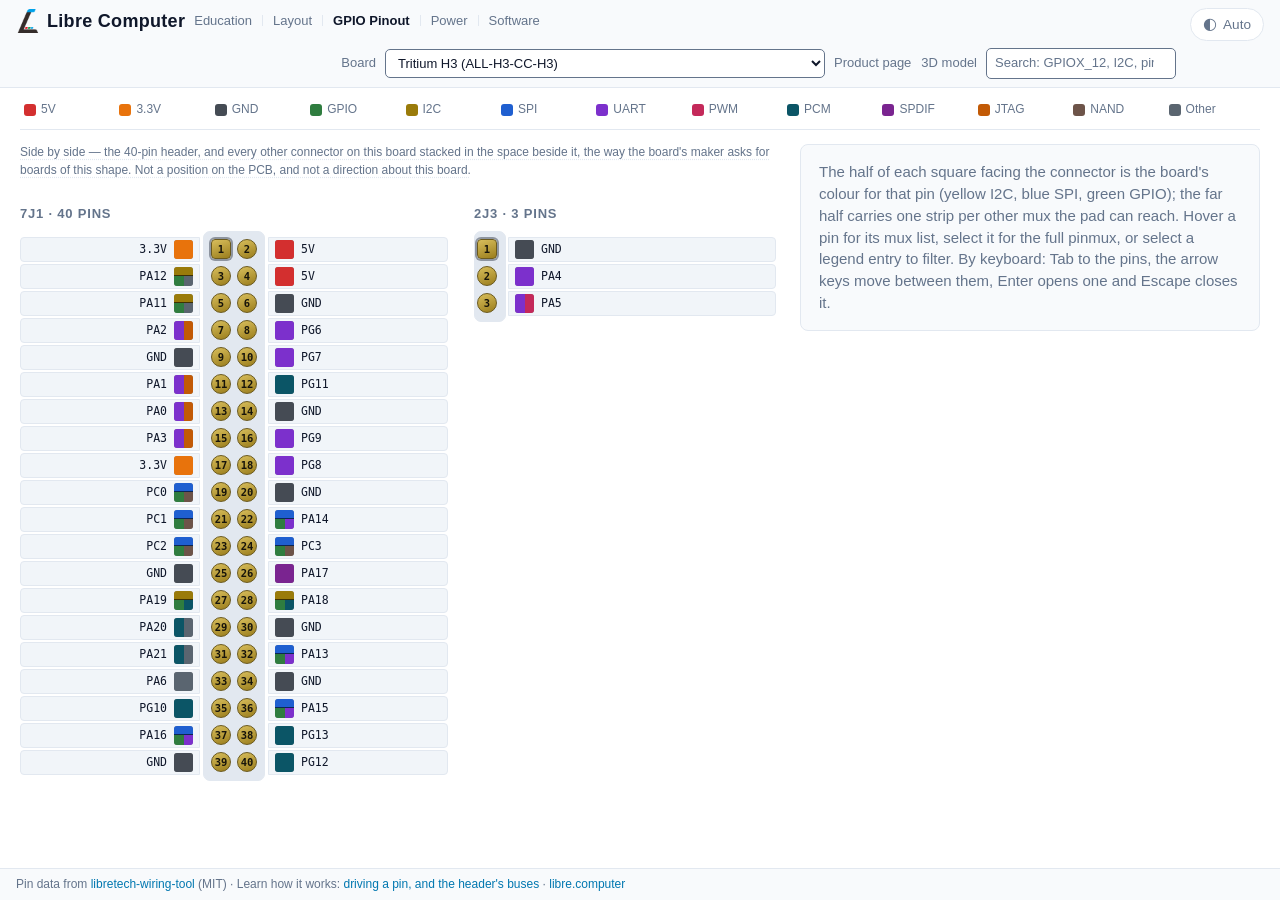
==== all-h3-cc-h3/index.html @ 0e79b2d9 "A static page per board, with its pin table, for readers that run no script Each board view was draw" ====
<!DOCTYPE html>
<html lang="en">
<head>
<meta charset="utf-8">
<!-- Scripts from this site only, plus the inline theme snippet by its sha256
     (tools/check-kit.py recomputes it); data, styles and images same-origin,
     data: for the kit's logo. GitHub Pages sets no headers, so it is a meta. -->
<meta http-equiv="Content-Security-Policy" content="default-src 'self'; script-src 'self' 'sha256-oHIc59mqgn9ICn5smlJlKAoSorMm9lRvLXPlZJXSqW8='; style-src 'self' 'unsafe-inline'; img-src 'self' data:; object-src 'none'; base-uri 'none'; form-action 'none'">
<meta name="referrer" content="strict-origin-when-cross-origin">
<meta name="viewport" content="width=device-width, initial-scale=1">
<title>Tritium H3 (ALL-H3-CC-H3) GPIO Pinout — Libre Computer</title>
<meta name="description" content="GPIO pinout and pinmux for the Libre Computer Tritium H3 (ALL-H3-CC-H3, Allwinner H3): every header pin&#39;s name, type, alternate functions and GPIO line.">
<link rel="canonical" href="https://gpio.hardware.libre.computer/all-h3-cc-h3/">
<link rel="icon" href="data:,">
<link rel="stylesheet" href="../css/lc-kit.css">
<link rel="stylesheet" href="../css/style.css">
<!-- Sets the theme before first paint, so a dark visitor never sees a white
     flash. Must stay inline and must stay ahead of the stylesheets; the copy
     is checked by tools/lc-ui-kit/sync.py against HEAD_SNIPPET in lc-kit.js. -->
<script>try{var q=new URLSearchParams(location.search),e=q.get("embed")==="1",t=e&&q.get("theme");if(e)document.documentElement.classList.add("lc-embed");var p=t==="light"||t==="dark"?t:localStorage.getItem("theme")||"auto";if(p==="dark"||(p==="auto"&&matchMedia("(prefers-color-scheme: dark)").matches))document.documentElement.classList.add("dark")}catch(x){}</script>
</head>
<body class="lc-doc" data-board="all-h3-cc-h3">
<a class="lc-skip" href="#main">Skip to content</a>
<header class="lc-topbar">
  <div class="lc-brand">
    <a class="lc-brand-name" href="https://libre.computer">Libre Computer</a>
    <nav class="lc-sites" aria-label="Libre Computer sites">
      <a class="lc-site" href="https://education.libre.computer/">Education</a>
      <a class="lc-site" data-lc-site href="https://layout.hardware.libre.computer/">Layout</a>
      <a class="lc-site" href="/" aria-current="true">GPIO Pinout</a>
      <a class="lc-site" data-lc-site href="https://power.hardware.libre.computer/">Power</a>
      <a class="lc-site" href="https://u-boot.software.libre.computer/">Software</a>
    </nav>
  </div>
  <div class="lc-controls">
    <label for="board-select">Board</label>
    <select id="board-select" aria-label="Select board"></select>
    <input id="search" type="search" placeholder="Search: GPIOX_12, I2C, pin 7, B4…" autocomplete="off" spellcheck="false" aria-label="Search by pad, function, pin or ball">
  </div>
</header>

<nav id="legend-bar" aria-label="Mux classes"><div id="legend"></div></nav>

<div id="board-flag-slot" hidden></div>

<main id="main">
  <h1 class="lc-vh">GPIO pinout</h1>
  <section id="diagram" aria-label="Pin headers"></section>
  <aside id="panel">
    <button id="sheet-close" type="button">Close &times;</button>
    <div id="pin-detail"></div>
  </aside>
  <!-- after #panel: style.css sizes the panel by `#diagram + #panel` -->
  <p id="pin-keys" hidden>The arrow keys move between pins; Enter opens one, Escape closes it.</p>
  <!-- the board's pins as plain HTML, written by tools/render.mjs and kept
       in step by js/app.js (both through js/pinout.js boardPageHtml) -->
  <section id="pin-table" data-board="all-h3-cc-h3" aria-labelledby="pin-table-title"><h2 id="pin-table-title">Tritium H3 (ALL-H3-CC-H3) pin table</h2><p>Allwinner H3 · 2 headers: 7J1 (40 pins), 2J3 (3 pins).</p><div class="lc-table-scroll"><table class="lc-table pin-table"><caption>7J1 · 40 pins</caption><thead><tr><th scope="col">Pin</th><th scope="col">Name</th><th scope="col">Board signal</th><th scope="col">Type</th><th scope="col">Functions</th><th scope="col">GPIO</th></tr></thead><tbody><tr><th scope="row">1</th><td>3.3V</td><td>VCC3V3-OUT</td><td>3.3V power</td><td></td><td></td></tr><tr><th scope="row">2</th><td>5V</td><td>VCC5V</td><td>5V power</td><td></td><td></td></tr><tr><th scope="row">3</th><td>PA12</td><td>TWI0-SDA</td><td>I2C</td><td>TWI0_SDA, DI_RX, PA_EINT12</td><td>gpiochip1 line 12</td></tr><tr><th scope="row">4</th><td>5V</td><td>VCC5V</td><td>5V power</td><td></td><td></td></tr><tr><th scope="row">5</th><td>PA11</td><td>TWI0-SCK</td><td>I2C</td><td>TWI0_SCK, DI_TX, PA_EINT11</td><td>gpiochip1 line 11</td></tr><tr><th scope="row">6</th><td>GND</td><td></td><td>Ground</td><td></td><td></td></tr><tr><th scope="row">7</th><td>PA2</td><td>CPUX-TDO</td><td>GPIO</td><td>UART2_RTS, JTAG_DO0, PA_EINT2</td><td>gpiochip1 line 2</td></tr><tr><th scope="row">8</th><td>PG6</td><td>AP-UART1-TX</td><td>GPIO</td><td>UART1_TX, PG_EINT6</td><td>gpiochip1 line 198</td></tr><tr><th scope="row">9</th><td>GND</td><td></td><td>Ground</td><td></td><td></td></tr><tr><th scope="row">10</th><td>PG7</td><td>AP-UART1-RX</td><td>GPIO</td><td>UART1_RX, PG_EINT7</td><td>gpiochip1 line 199</td></tr><tr><th scope="row">11</th><td>PA1</td><td>CPUX-TCK</td><td>GPIO</td><td>UART2_RX, JTAG_CK0, PA_EINT1</td><td>gpiochip1 line 1</td></tr><tr><th scope="row">12</th><td>PG11</td><td>BB-PCM-CLK</td><td>GPIO</td><td>PCM1_CLK, PG_EINT11</td><td>gpiochip1 line 203</td></tr><tr><th scope="row">13</th><td>PA0</td><td>CPUX-TMS</td><td>GPIO</td><td>UART2_TX, JTAG_MS0, PA_EINT0</td><td>gpiochip1 line 0</td></tr><tr><th scope="row">14</th><td>GND</td><td></td><td>Ground</td><td></td><td></td></tr><tr><th scope="row">15</th><td>PA3</td><td>CPUX-TDI</td><td>GPIO</td><td>UART2_CTS, JTAG_DI0, PA_EINT3</td><td>gpiochip1 line 3</td></tr><tr><th scope="row">16</th><td>PG9</td><td>AP-UART1-CTS</td><td>GPIO</td><td>UART1_CTS, PG_EINT9</td><td>gpiochip1 line 201</td></tr><tr><th scope="row">17</th><td>3.3V</td><td>VCC3V3-OUT</td><td>3.3V power</td><td></td><td></td></tr><tr><th scope="row">18</th><td>PG8</td><td>AP-UART1-RTS</td><td>GPIO</td><td>UART1_RTS, PG_EINT8</td><td>gpiochip1 line 200</td></tr><tr><th scope="row">19</th><td>PC0</td><td>SPI0-MOSI</td><td>SPI</td><td>NAND_WE, SPI0_MOSI</td><td>gpiochip1 line 64</td></tr><tr><th scope="row">20</th><td>GND</td><td></td><td>Ground</td><td></td><td></td></tr><tr><th scope="row">21</th><td>PC1</td><td>SPI0-MISO</td><td>SPI</td><td>NAND_ALE, SPI0_MISO</td><td>gpiochip1 line 65</td></tr><tr><th scope="row">22</th><td>PA14</td><td>UART3-RX</td><td>SPI</td><td>SPI1_CLK, UART3_RX, PA_EINT14</td><td>gpiochip1 line 14</td></tr><tr><th scope="row">23</th><td>PC2</td><td>SPI0-CLK</td><td>SPI</td><td>NAND_CLE, SPI0_CLK</td><td>gpiochip1 line 66</td></tr><tr><th scope="row">24</th><td>PC3</td><td>SPI0-CS</td><td>SPI</td><td>NAND_CE1, SPI0_CS</td><td>gpiochip1 line 67</td></tr><tr><th scope="row">25</th><td>GND</td><td></td><td>Ground</td><td></td><td></td></tr><tr><th scope="row">26</th><td>PA17</td><td>SPDIF</td><td>GPIO</td><td>SPDIF_OUT, PA_EINT17</td><td>gpiochip1 line 17</td></tr><tr><th scope="row">27</th><td>PA19</td><td>I2S0-SCLK</td><td>I2C</td><td>PCM0_CLK, TWI1_SDA, PA_EINT19</td><td>gpiochip1 line 19</td></tr><tr><th scope="row">28</th><td>PA18</td><td>I2S0-LRCK</td><td>I2C</td><td>PCM0_SYNC, TWI1_SCK, PA_EINT18</td><td>gpiochip1 line 18</td></tr><tr><th scope="row">29</th><td>PA20</td><td>I2S0-SDO</td><td>GPIO</td><td>PCM0_DOUT, SIM_VPPEN, PA_EINT20</td><td>gpiochip1 line 20</td></tr><tr><th scope="row">30</th><td>GND</td><td></td><td>Ground</td><td></td><td></td></tr><tr><th scope="row">31</th><td>PA21</td><td>I2S0-SDI</td><td>GPIO</td><td>PCM0_DIN, SIM_VPPPP, PA_EINT21</td><td>gpiochip1 line 21</td></tr><tr><th scope="row">32</th><td>PA13</td><td>UART3-TX</td><td>SPI</td><td>SPI1_CS, UART3_TX, PA_EINT13</td><td>gpiochip1 line 13</td></tr><tr><th scope="row">33</th><td>PA6</td><td>PWM1</td><td>GPIO</td><td>SIM_PWREN, PA_EINT6</td><td>gpiochip1 line 6</td></tr><tr><th scope="row">34</th><td>GND</td><td></td><td>Ground</td><td></td><td></td></tr><tr><th scope="row">35</th><td>PG10</td><td>BB-PCM-SYNC</td><td>GPIO</td><td>PCM1_SYNC, PG_EINT10</td><td>gpiochip1 line 202</td></tr><tr><th scope="row">36</th><td>PA15</td><td>UART3-RTS</td><td>SPI</td><td>SPI1_MOSI, UART3_RTS, PA_EINT15</td><td>gpiochip1 line 15</td></tr><tr><th scope="row">37</th><td>PA16</td><td>UART3-CTS</td><td>SPI</td><td>SPI1_MISO, UART3_CTS, PA_EINT16</td><td>gpiochip1 line 16</td></tr><tr><th scope="row">38</th><td>PG13</td><td>BB-PCM-DIN</td><td>GPIO</td><td>PCM1_DIN, PG_EINT13</td><td>gpiochip1 line 205</td></tr><tr><th scope="row">39</th><td>GND</td><td></td><td>Ground</td><td></td><td></td></tr><tr><th scope="row">40</th><td>PG12</td><td>BB-PCM-DOUT</td><td>GPIO</td><td>PCM1_DOUT, PG_EINT12</td><td>gpiochip1 line 204</td></tr></tbody></table></div><div class="lc-table-scroll"><table class="lc-table pin-table"><caption>2J3 · 3 pins</caption><thead><tr><th scope="col">Pin</th><th scope="col">Name</th><th scope="col">Board signal</th><th scope="col">Type</th><th scope="col">Functions</th><th scope="col">GPIO</th></tr></thead><tbody><tr><th scope="row">1</th><td>GND</td><td></td><td>Ground</td><td></td><td></td></tr><tr><th scope="row">2</th><td>PA4</td><td>CPUX-TX</td><td>GPIO</td><td>UART0_TX, PA_EINT4</td><td>gpiochip1 line 4</td></tr><tr><th scope="row">3</th><td>PA5</td><td>CPUX-RX</td><td>GPIO</td><td>UART0_RX, PWM0, PA_EINT5</td><td>gpiochip1 line 5</td></tr></tbody></table></div></section><!-- /pin-table -->
</main>

<footer class="lc-footer">
  Pin data from <a href="https://github.com/libre-computer-project/libretech-wiring-tool">libretech-wiring-tool</a> (MIT)
  &middot; Learn how it works: <a href="https://education.libre.computer/modules/io/">driving a pin, and the header's buses</a>
  &middot; <a href="https://libre.computer">libre.computer</a>
</footer>

<div id="tooltip" class="lc-tooltip" hidden></div>
<script type="module" src="../js/app.js"></script>
</body>
</html>
---- css/lc-kit.css ----
/* lc-kit 1 sha256:49a98d562651cce432e0f0e8bd59669b63564b67a7129dab7db1aff492e4dc31 */
/* Libre Computer hardware-tool shell — shared by the GPIO pinout, the board
   layout viewer and the power tree.
 *
 * These two sites had grown the same header, the same board picker, the same
 * search box and the same footer twice, with the same seven token names holding
 * the same seven values in both. This is that shell, defined once.
 *
 * THEME. Three states, matching libre.computer: light, dark, and auto, which
 * follows the OS and is the default -- a visitor whose desktop is dark should
 * not have to ask twice. The switch is a `dark` class on <html>, set before
 * first paint by the inline script in each page's <head>, so a dark visitor
 * never sees a white flash. Light is the base and dark is the override, because
 * a stylesheet that loses its media query should degrade to the more legible
 * of the two.
 *
 * The values are libre.computer's own (its css/style.css tokens: --bg, --card,
 * --border, --fg, --muted, --prose-link, --field-border), in both themes,
 * because these tools open inside its product pages: a tool in a neutral grey
 * frame on a slate page read as a different site. A change to that palette is
 * made there and copied here.
 *
 * WHAT BELONGS HERE. The shell and nothing else: page frame, top bar, brand,
 * the controls slot, notices, footer, form controls, focus, and the theme
 * button. A site's own subject matter -- the pinout's mux-class colours, the
 * layout viewer's copper-layer colours -- stays in that site's stylesheet,
 * because nothing is shared by having one file know about both.
 *
 * This file is VENDORED. Edit tools/lc-ui-kit/lc-kit.css in the monorepo and
 * run tools/lc-ui-kit/sync.py; a hand-edit here fails each site's CI.
 */

:root {
  color-scheme: light;
  /* one monospace stack for every site (pad names, addresses, code, keys) */
  --mono: ui-monospace, SFMono-Regular, "SF Mono", Menlo, Consolas, monospace;

  --bg: #ffffff;
  --bg-raised: #f8fafc;
  --bg-sunken: #f1f5f9;
  --border: #e2e8f0;
  /* A field's edge is the only thing that says "type here", so it needs 3:1
     on the page (WCAG 1.4.11); --border is a divider and stays quiet.
     Slate-500, as libre.computer's --field-border: 4.76:1 on --bg, 4.55:1 on
     --bg-raised, and 3.75 / 3.07 on the dark ground and raised panel, so
     one value serves both themes. */
  --border-field: #64748b;
  --text: #0f172a;
  /* 4.76:1 on --bg, 4.55:1 on --bg-raised, 4.34:1 on --bg-sunken */
  --text-dim: #64748b;
  /* Blue TEXT on the page ground, so it darkens on white (#0077b0 is 4.92:1)
     and lightens on the dark ground below. Same two shades libre.computer
     uses, and for the same contrast reason. */
  --accent: #0077b0;
  --brass: #8a6a10;
  --warn: #b45309;
  --danger: #b42318;

  --shadow: 0 1px 2px rgba(15, 23, 42, .06), 0 1px 3px rgba(15, 23, 42, .04);
}

html.dark {
  color-scheme: dark;

  --bg: #0f172a;
  --bg-raised: #1e293b;
  --bg-sunken: #020617;
  --border: #334155;
  --border-field: #64748b;   /* 3.75:1 on --bg, 3.07:1 on --bg-raised */
  --text: #e2e8f0;
  --text-dim: #94a3b8;       /* 6.96:1 on --bg, 5.71:1 on --bg-raised */
  --accent: #00a0e9;         /* 6.13:1 on --bg, 5.02:1 on --bg-raised */
  --brass: #c9a227;
  --warn: #f76b15;
  --danger: #f5a3a6;

  --shadow: none;
}

*, *::before, *::after { box-sizing: border-box; }

html, body { height: 100%; }

/* Two page shapes. An app shell (the layout viewer, the power tree) is one
   window tall and scrolls only inside its panes. A document page (the
   pinout, the memory map, education) scrolls as a whole: its body carries
   class="lc-doc" and grows with its content -- a body held to the window
   would be the sticky title bar's containing block, and the bar would ride
   off the top after one screen. */
body.lc-doc { height: auto; min-height: 100%; }

body {
  display: flex;
  flex-direction: column;
  margin: 0;
  background: var(--bg);
  color: var(--text);
  font: 14px/1.45 -apple-system, "Segoe UI", Roboto, Helvetica, Arial, sans-serif;
}

a { color: var(--accent); text-decoration: none; }
a:hover { text-decoration: underline; }

/* Monospace text in the one stack (zero specificity: a site's own rule wins) */
:where(code, kbd, samp, pre) { font-family: var(--mono); }

:where(button, select, input, a, [role="button"][tabindex]):focus-visible {
  outline: 2px solid var(--accent);
  outline-offset: 1px;
}

/* ---- top bar ---------------------------------------------------------- */

/* Sticky on every site (from 700px up; a phone's bar is too tall to pin, see
   below): an app-shell page never scrolls, so it changes nothing there; a
   document page (body.lc-doc: the pinout, the memory map, education) keeps
   its title bar in view, the same everywhere. */
.lc-topbar {
  flex: none;
  display: flex;
  flex-wrap: wrap;
  align-items: center;
  gap: 14px;
  padding: 8px 16px;
  background: var(--bg-raised);
  border-bottom: 1px solid var(--border);
  position: sticky;
  top: 0;
  z-index: 10;
  font-size: 14px;  /* (the bar's own, whatever size a site sets its body text) */
}

/* CENTRED, NOT BASELINE-ALIGNED. The name's first flex item is the logo, an
   empty box, so the name's baseline is synthesised from the logo's bottom edge
   -- and baseline alignment sat the site links' text on that edge, about 6px
   below the brand text and the controls. Centring puts the logo, the name, the
   links and (via the bar's own centring) the controls on one centre line. */
.lc-brand {
  display: flex;
  flex-wrap: wrap;
  align-items: center;
  gap: 4px 9px;
  min-width: 0;
}

.lc-brand-name {
  display: inline-flex;
  align-items: center;
  gap: 7px;
  font-size: 18px;
  font-weight: 700;
  letter-spacing: .3px;
  color: var(--text);
  white-space: nowrap;
}

/* The Libre Computer mark before the name, light and dark cuts. Embedded as
   data URIs -- libre.computer's own navLogo.webp and navLogo_dark.webp,
   about 2 KB each -- so every site gets it from this one vendored file with
   no image to copy, and nothing loads from another origin. Decorative: the
   name beside it is the link text. */
.lc-brand-name::before {
  content: "";
  flex: none;
  width: 24px;
  height: 24px;
  background: center / contain no-repeat url("[data-uri]");
}
html.dark .lc-brand-name::before {
  background-image: url("[data-uri]");
}
.lc-brand-name:hover { text-decoration: none; color: var(--accent); }

.lc-brand-sub {
  font-size: 13px;
  color: var(--text-dim);
  white-space: nowrap;
}

/* SIGNAL CLASS PALETTE -- shared, because the two tools colour the SAME pins.
   The pinout draws a board's header and the layout draws that header's pads on
   the PCB, and a visitor moving between them reads the colour as meaning the
   same thing. It did not live here at first, when only one tool used it; a
   second copy in the layout's own stylesheet would be a second answer the
   first time a colour changed. Both sites now take the one definition, and
   check-kit.py fails the build if a vendored copy drifts.

   RAILS RAMP BY VOLTAGE, red through orange to yellow as the supply falls:
   12V and PoE deepest, 5V red, 3.3V orange, 1.8V yellow. The ramp used to run
   red into brown, which made 3.3V a burnt orange and 1.8V a tan -- neither
   nameable as a colour, and the three rails a reader actually reaches for on
   a header are the three that have to be told apart at a glance.

   I2C yellow / SPI blue / GPIO green match the board silkscreen. */
:root {
  --c-poe: #6e0011;
  --c-power12v: #b8000f;
  --c-power5v: #d32f2f;
  --c-power3v3: #e8730c;
  --c-powerlv: #e0a800;   /* 1.8V / 3.0V */
  --c-gnd: #454b54;
  --c-nc: #6b6547;        /* not connected */
  --c-gpio: #2f7d3f;
  --c-i2c: #9a7b0a;
  --c-spi: #1f5fd0;
  --c-uart: #7c30cc;
  --c-pwm: #c4295a;
  --c-i2s: #0b6f80;
  --c-pcm: #0b5566;
  --c-tdm: #13876b;
  --c-spdif: #7a2490;
  --c-pdm: #4a7a0a;
  --c-dac: #076a4c;
  --c-adc: #5b8a12;
  --c-clk: #6b737b;
  --c-jtag: #c25a06;
  --c-cec: #5334c4;
  --c-ir: #c33a6a;
  --c-sdio: #0d7f95;
  --c-nand: #6d5449;
  --c-video: #a81c4c;
  --c-pcie: #6a4fc4;
  --c-usb: #1f6fb5;
  --c-eth: #0d8f6a;
  --c-misc: #5a6570;
}

/* THE SERIAL CONSOLE HEADER IS COLOURED AS THE CABLE, not as a signal class.
   Ground black, TX white, RX green -- the USB-TTL lead everyone plugs into it,
   and the colours our own documentation has always named for that header:
   "2J1 Connector Highlighted in Red: Ground (BLACK) TX (WHITE) RX (GREEN)".
   Someone at the board with the cable in their hand is matching wire to pin,
   so the pin should be the colour of the wire.

   These are wire colours, so they do NOT flip with the theme -- a black lead
   is black on both. They sit on the drawn board rather than on the page. */
:root, html.dark {
  --c-wire-gnd: #14161a;
  --c-wire-tx:  #f3f5f7;
  --c-wire-rx:  #2ea043;
}

html.dark {
  --c-poe: #6e0011;
  --c-power12v: #cc0f1b;
  --c-power5v: #e5484d;
  --c-power3v3: #f76b15;
  --c-powerlv: #f5c518;   /* 1.8V / 3.0V */
  --c-gnd: #454b54;
  --c-nc: #3c3a2e;
  --c-gpio: #46a758;
  --c-i2c: #eac54f;
  --c-spi: #3b82f6;
  --c-uart: #a855f7;
  --c-pwm: #ec5f87;
  --c-i2s: #1098ad;
  --c-pcm: #0b7285;
  --c-tdm: #63e6be;
  --c-spdif: #862e9e;
  --c-pdm: #5c940d;
  --c-dac: #087f5b;
  --c-adc: #94d82d;
  --c-clk: #adb5bd;
  --c-jtag: #ff922b;
  --c-cec: #7048e8;
  --c-ir: #f06595;
  --c-sdio: #66d9e8;
  --c-nand: #8d6e63;
  --c-video: #c2255c;
  --c-pcie: #b197fc;
  --c-usb: #74c0fc;
  --c-eth: #12b886;
  --c-misc: #6c757d;
}

/* The switch between the Libre Computer sites (written by sync.py, NAV). It
   says which site this is and what the others are. The current one is a link
   to its own root, marked aria-current: on a multi-page site it is the way
   home, and on a tool it resets the page (the query is dropped). */
/* The site links wrap. Five sites in one unbreakable row ran 131px past a
   375px phone and dragged every page sideways; wrapped, the row simply gets
   taller. The brand wraps for the same reason. */
.lc-sites {
  display: flex;
  flex-wrap: wrap;
  align-items: baseline;
  gap: 4px 10px;
  font-size: 13px;
  min-width: 0;
}

.lc-site {
  white-space: nowrap;
  color: var(--text-dim);
}
.lc-site[aria-current] {
  color: var(--text);
  font-weight: 600;
}
a.lc-site:hover { color: var(--accent); text-decoration: none; }
a.lc-site:focus-visible {
  outline: 2px solid var(--accent);
  outline-offset: 2px;
  border-radius: 3px;
}

/* Separator drawn rather than typed, so it is not read out as a word and not
   selected when the visitor copies the heading. */
.lc-site + .lc-site::before {
  content: "";
  display: inline-block;
  width: 1px;
  height: 11px;
  margin-right: 10px;
  vertical-align: -1px;
  background: var(--border);
}

/* The board's own pages, beside the board picker (setBoardLinks). Small and
   dim like the site links, so the picker and the search stay the controls. */
.lc-board-links {
  display: inline-flex;
  flex-wrap: wrap;
  align-items: center;
  gap: 4px 10px;
  font-size: 13px;
}
.lc-board-links[hidden] { display: none; }
.lc-board-links a { color: var(--text-dim); white-space: nowrap; }
.lc-board-links a:hover { color: var(--accent); text-decoration: none; }
.lc-board-links a:focus-visible {
  outline: 2px solid var(--accent);
  outline-offset: 2px;
  border-radius: 3px;
}
@media (max-width: 819.98px) {
  .lc-board-links a { display: inline-block; padding: 10px 0; line-height: 20px; }
}

/* The second bar under the title bar, for a family of sites behind one switcher
   entry (Software: U-Boot, Memory, Linux). Its label and site links are
   written by sync.py (SUBNAV); the site's own pages sit at the far end, in
   .lc-subnav-pages. The same voice as education's section bar. */
.lc-subnav {
  flex: none;
  display: flex;
  flex-wrap: wrap;
  gap: 4px 18px;
  padding: 7px 16px;
  background: var(--bg);
  border-bottom: 1px solid var(--border);
  font-size: 13px;
  align-items: baseline;
}
.lc-subnav-sites,
.lc-subnav-pages {
  display: flex;
  align-items: baseline;
  gap: 4px 18px;
}
.lc-subnav-pages { margin-left: auto; }
.lc-subnav a { color: var(--text-dim); white-space: nowrap; }
.lc-subnav a:hover { color: var(--accent); text-decoration: none; }
.lc-subnav a[aria-current] { color: var(--text); font-weight: 600; }
.lc-subnav a:focus-visible {
  outline: 2px solid var(--accent);
  outline-offset: 2px;
  border-radius: 3px;
}
.lc-subnav-label {
  font-size: 11px;
  font-weight: 700;
  letter-spacing: .08em;
  text-transform: uppercase;
  color: var(--accent);
}
/* A phone: one sideways-scrolling row, not a wrap of single links. */
@media (max-width: 819.98px) {
  .lc-subnav {
    flex-wrap: nowrap;
    padding-top: 0;
    padding-bottom: 0;
    overflow-x: auto;
    scrollbar-width: none;
  }
  .lc-subnav::-webkit-scrollbar { display: none; }
  .lc-subnav a { display: inline-block; padding: 10px 0; line-height: 20px; }
  .lc-subnav-label,
  .lc-subnav-sites,
  .lc-subnav-pages { flex: none; }
}

/* A pill for a state the visitor should not have to infer, e.g. that the board
   picker is currently listing boards nobody can buy yet. */
.lc-flag {
  padding: 1px 7px;
  border-radius: 999px;
  background: var(--warn);
  /* Page ground, not white. White clears on the light caution brown and
     fails on the dark theme's bright caution orange; the dark ground on
     that orange clears. */
  color: var(--bg);
  font-size: 11px;
  font-weight: 700;
  letter-spacing: .3px;
  white-space: nowrap;
}

/* A <select> sizes itself to its widest option and will not shrink below it,
   so without the min-width:0 / max-width pair a long board name pushes the
   whole bar sideways on a phone -- measured at 495px of control on a 375px
   viewport, which moved the entire page 125px. A flex item's automatic minimum
   is its content, so flex-shrink alone never reaches it. */
.lc-controls {
  display: flex;
  align-items: center;
  gap: 9px;
  flex-wrap: wrap;
  margin-left: auto;
  min-width: 0;
  max-width: 100%;
}
.lc-controls label { color: var(--text-dim); font-size: 13px; }
.lc-controls select { min-width: 0; max-width: 100%; }

select,
input[type="search"],
input[type="text"] {
  background: var(--bg);
  color: var(--text);
  border: 1px solid var(--border-field);
  border-radius: 5px;
  padding: 5px 8px;
  font: inherit;
  font-size: 13px;
}
select:hover,
input[type="search"]:hover,
input[type="text"]:hover { border-color: var(--text-dim); }
input[type="search"] { width: 190px; }
input[type="search"]::placeholder { color: var(--text-dim); }

/* ---- skip link, visually hidden ----------------------------------------- */

/* The first Tab stop on every page: past the title bar to the page's own
   content (<a class="lc-skip" href="#main">, the target the page's <main>,
   id="main" unless it already has an id). */
.lc-skip {
  position: absolute;
  left: -999px;
  top: 0;
  z-index: 50;
  padding: 6px 10px;
  background: var(--bg-raised);
  color: var(--text);
  border: 1px solid var(--border-field);
  border-radius: 5px;
}
.lc-skip:focus { left: 8px; top: 8px; }

/* Read by a screen reader, not shown: a page heading the layout carries
   visually already, a status line. */
.lc-vh {
  position: absolute;
  width: 1px;
  height: 1px;
  overflow: hidden;
  clip-path: inset(50%);
  white-space: nowrap;
}

/* ---- embed mode (?embed=1, lc-kit.js EMBED) ------------------------------ */

/* Inside another page's frame: the chrome that names the site and the board
   goes (the framing page names both), the tool's own controls stay, and
   "Open ⤢" opens the full tool. The board and SoC-family pickers go too: the
   frame is for the one board its page is about. */
html.lc-embed .lc-skip,
html.lc-embed .lc-brand,
html.lc-embed .lc-sites,
html.lc-embed .lc-subnav,
html.lc-embed .lc-board-links,
html.lc-embed .lc-footer,
html.lc-embed .lc-theme-btn,
html.lc-embed #board-select,
html.lc-embed .board-select,
html.lc-embed #family-select,
html.lc-embed .family-select,
html.lc-embed label[for="board-select"],
html.lc-embed label[for="family-select"] {
  display: none !important;
}
html.lc-embed .lc-topbar { position: static; padding: 6px 12px; }
.lc-embed-open {
  display: inline-flex;
  align-items: center;
  padding: .3rem .7rem;
  border: 1px solid var(--border);
  border-radius: 999px;
  color: var(--text);
  font-size: 13px;
  white-space: nowrap;
}
.lc-embed-open:hover { border-color: var(--text-dim); text-decoration: none; }
.lc-embed-open:focus-visible { outline: 2px solid var(--accent); outline-offset: 2px; }

/* ---- theme button ------------------------------------------------------ */

.lc-theme-btn {
  display: inline-flex;
  align-items: center;
  gap: .4rem;
  padding: .35rem .75rem;
  border: 1px solid var(--border);
  border-radius: 999px;
  background: var(--bg);
  color: var(--text);
  font: inherit;
  font-size: .85rem;
  cursor: pointer;
  white-space: nowrap;
}
.lc-theme-btn:hover { border-color: var(--text-dim); }
.lc-theme-icon { font-size: 1rem; line-height: 1; }

/* Auto is the default, so it reads as the quiet state; an explicit choice is
   marked, which is the whole point of showing the state rather than a bare
   "Theme". */
.lc-theme-btn[data-theme="auto"] { color: var(--text-dim); }
.lc-theme-btn[data-theme="light"],
.lc-theme-btn[data-theme="dark"] { border-color: currentColor; }

/* THE THEME CONTROL KEEPS THE CORNER, at every width. The topbar wraps, and
   the button is its last child, so whenever the controls filled the first row
   (a phone; a tool's board picker, board links and search below ~1370px) it
   wrapped onto a line of its own at the left -- the one control whose
   position a reader relies on, moving with the content around it. Pinned to
   the top right it is always in the same place, and the row it used to take
   goes back to the page. The padding reserves its width so a long select
   cannot run underneath. (The bar is positioned -- sticky, or relative on a
   phone -- so it is the button's containing block.) The reserve applies to
   every row, so when a tool's controls wrap to a second row (about 820 to
   1430px) that row ends 104px short of the edge: the cost of a button that
   never moves. */
.lc-topbar { padding-right: 104px; }
.lc-theme-btn { position: absolute; top: 8px; right: 16px; }

@media (max-width: 560px) {
  /* The label goes before the control does: the icon plus the title attribute
     still say which state is active. */
  .lc-theme-label { display: none; }
}

/* THE NARROW BAR IS DELIBERATE ROWS, not whatever wrapping leaves. Below the
   desktop width the brand and the site links share the first row with the
   pinned theme button, whose width that row (and only that row) reserves; the
   controls get the next row and start at the left edge instead of floating
   right. The site links never wrap: a wrapped bar put one link and a dangling
   separator on a line of their own. When they do not fit they scroll
   sideways. Every link and control is at least 40px tall, the touch minimum.
   819.98px, not 820px: at exactly 820 the bar keeps the layout it already had
   there. */
@media (max-width: 819.98px) {
  .lc-topbar { padding: 8px 16px 10px; row-gap: 6px; }
  .lc-brand {
    flex: 1 1 100%;
    flex-wrap: nowrap;
    align-items: center;
    gap: 0 14px;
    padding-right: 88px;
  }
  .lc-brand-name { flex: none; min-height: 40px; }
  .lc-theme-btn { min-width: 40px; min-height: 40px; justify-content: center; }

  /* No visible scrollbar: it would sit on top of the links. */
  .lc-sites {
    flex: 1 1 auto;
    flex-wrap: nowrap;
    overflow-x: auto;
    scrollbar-width: none;
  }
  .lc-sites::-webkit-scrollbar { display: none; }
  .lc-site { display: inline-block; padding: 10px 0; line-height: 20px; }

  .lc-controls { flex: 1 1 100%; margin-left: 0; }
  .lc-controls select,
  .lc-controls input { min-height: 40px; }
  /* The search box grows into whatever its row leaves, so the board's own
     links (setBoardLinks) share its row instead of taking one of their own. */
  .lc-controls input[type="search"] { flex: 1 1 9rem; width: auto; min-width: 0; }
}

/* 16px exactly on a narrow screen or any touch screen (a tablet is wider
   than the narrow layout): below it Safari zooms the page when a field takes
   focus, and the only way back out of that zoom is a pinch. */
@media (max-width: 819.98px), (pointer: coarse) {
  .lc-controls select,
  .lc-controls input { font-size: 16px; }
}

/* A phone has no room for the links beside the brand, so they take a row of
   their own under it, and the theme button keeps the brand row's corner. The
   row bleeds to the screen edges, so a link scrolled under the edge is cut by
   the screen rather than by the bar's padding -- the cut-off word is the cue
   that the row scrolls. */
@media (max-width: 699.98px) {
  /* Four rows of bar (brand, sites, picker, search) are a quarter of a phone
     screen: on a phone the bar scrolls away with the page instead of pinning.
     Still positioned, so the theme button keeps its corner. */
  .lc-topbar { position: relative; }
  .lc-brand { flex-wrap: wrap; padding-right: 0; }
  .lc-sites {
    flex: 0 0 calc(100% + 32px);
    margin: 0 -16px;
    padding: 0 16px;
  }
}

/* ---- notices ----------------------------------------------------------- */

.lc-notices { flex: none; }

.lc-notice {
  margin: 0;
  padding: 7px 16px;
  font-size: 13px;
  background: color-mix(in srgb, var(--warn) 14%, var(--bg));
  color: var(--text);
  border-bottom: 1px solid var(--border);
}
.lc-notice.error {
  background: color-mix(in srgb, var(--danger) 14%, var(--bg));
}
.lc-notice code { font-family: var(--mono); }
/* The accent on the caution wash is too light for the notice's type.
   The underline is what says the words are a link. */
.lc-notice a { color: var(--text); text-decoration: underline; }

/* ---- footer ------------------------------------------------------------ */

.lc-footer {
  flex: none;
  padding: 7px 16px;
  background: var(--bg-raised);
  border-top: 1px solid var(--border);
  font-size: 12px;
  color: var(--text-dim);
}

/* ---- shared bits both tools grew separately ---------------------------- */

.lc-main { flex: 1; display: flex; min-height: 0; }

.lc-panel {
  flex: none;
  background: var(--bg-raised);
  border-right: 1px solid var(--border);
  overflow-y: auto;
  padding: 12px;
}

.lc-panel h3 {
  margin: 16px 0 6px;
  font-size: 11px;
  font-weight: 700;
  text-transform: uppercase;
  letter-spacing: .9px;
  color: var(--text-dim);
}
.lc-panel h3:first-child { margin-top: 0; }

/* A data table, the same on every site: ruled rows, small dim uppercase
   column headers like the panel headings above. A site adds only what its
   data needs (a sticky header, a highlighted row, a reading size). Wrap it in
   .lc-table-scroll where it may be wider than a phone: the table keeps its
   columns and scrolls sideways inside its own box, never the page. */
.lc-table {
  width: 100%;
  border-collapse: collapse;
  font-size: 0.92rem;
}
.lc-table caption { text-align: left; color: var(--text-dim); padding-bottom: .4rem; }
.lc-table th,
.lc-table td {
  text-align: left;
  vertical-align: top;
  padding: 0.35rem 0.6rem;
  border-bottom: 1px solid var(--border);
}
.lc-table thead th,
.lc-table > tr:first-child > th {
  font-size: 11px;
  font-weight: 700;
  text-transform: uppercase;
  letter-spacing: .9px;
  color: var(--text-dim);
}
.lc-table tbody th { font-weight: 600; }
.lc-table-scroll { overflow-x: auto; }

/* The small dim uppercase label: a panel heading, a column title, a
   section kicker -- the same voice as .lc-panel h3 and a table's header. */
.lc-label {
  font-size: 11px;
  font-weight: 700;
  text-transform: uppercase;
  letter-spacing: .9px;
  color: var(--text-dim);
}

/* A colour swatch: one small rounded square, wherever a colour is keyed (a
   legend, a slot in a list, a toggle). The site sets its colour; a site that
   also shows a state with it (the power tree's on/off) adds that itself. */
.lc-swatch {
  display: inline-block;
  width: 11px;
  height: 11px;
  border-radius: 2px;
  flex: none;
  vertical-align: -1px;
}

/* The hover tooltip: follows the theme like the panels, never a fixed dark
   box. The site positions it (fixed to the window or absolute in its stage)
   and picks its font (the pinout's pad names are monospace). */
.lc-tooltip {
  z-index: 20;
  pointer-events: none;
  max-width: 340px;
  padding: 6px 9px;
  border: 1px solid var(--border);
  border-radius: 6px;
  background: var(--bg-raised);
  color: var(--text);
  box-shadow: var(--shadow);
  font-size: 12px;
}
.lc-tooltip[hidden] { display: none; }

/* A chip: a small bordered token that picks one of a set (a mux on the
   pinout's pin, a step of the power sequence). It is a <button> with
   aria-pressed, so it takes focus and says which one is picked. Pressed is
   an inset accent ring plus the accent wash: not an outline, which is the
   focus ring, and not the border, which a site may use for a state (the
   power tool's on and absent). The site adds a dot or a font. */
.lc-chips { display: flex; flex-wrap: wrap; gap: 5px; }
.lc-chip {
  display: inline-flex;
  align-items: center;
  gap: 5px;
  padding: 2px 8px;
  background: var(--bg);
  border: 1px solid var(--border);
  border-radius: 4px;
  color: var(--text);
  font: inherit;
  font-size: 12px;
  line-height: 1.4;
  cursor: pointer;
}
.lc-chip:hover { border-color: var(--text-dim); }
.lc-chip[aria-pressed="true"] {
  box-shadow: inset 0 0 0 1px var(--accent);
  background-color: color-mix(in srgb, var(--accent) 16%, var(--bg));
  color: var(--text);
}

.lc-seg { display: flex; gap: 5px; }
.lc-seg button {
  flex: 1;
  padding: 6px 8px;
  background: var(--bg-sunken);
  border: 1px solid var(--border);
  border-radius: 5px;
  color: var(--text-dim);
  font: inherit;
  font-size: 12px;
  font-weight: 600;
  cursor: pointer;
}
.lc-seg button:hover { border-color: var(--text-dim); color: var(--text); }
.lc-seg button[aria-pressed="true"] {
  background: color-mix(in srgb, var(--accent) 16%, var(--bg));
  border-color: var(--accent);
  /* The accent is the border and the wash. As 12px ink on the light wash
     it is too light. The words stay page ink in both themes. */
  color: var(--text);
}

.lc-toggle {
  display: flex;
  align-items: center;
  gap: 8px;
  width: 100%;
  margin-bottom: 2px;
  padding: 4px 7px;
  background: transparent;
  border: 1px solid transparent;
  border-radius: 4px;
  color: var(--text);
  font: inherit;
  font-size: 12px;
  text-align: left;
  cursor: pointer;
}
.lc-toggle:hover { background: var(--bg-sunken); }
/* Off is dimmer type and a faded swatch, not a faded control. Opacity on
   the whole row takes the label below body text in both themes. */
.lc-toggle[aria-pressed="false"] { color: var(--text-dim); }
.lc-toggle[aria-pressed="false"] .lc-swatch { opacity: .45; }
.lc-toggle .lc-name {
  flex: 1;
  overflow: hidden;
  text-overflow: ellipsis;
  white-space: nowrap;
}
.lc-toggle .lc-count { flex: none; color: var(--text-dim); font-size: 11px; }

[hidden] { display: none !important; }
---- css/style.css ----
/* Libre Computer GPIO Pinout — dark theme, board-shaped header layout */

/* The page frame, top bar, brand, controls, notices, footer, form controls and
   theme button come from css/lc-kit.css, which the board layout viewer uses
   too. What is here is the pinout itself.
 *
 * MUX CLASS PALETTE. These are the single source for a class's colour --
 * js/app.js reads them through classColor() rather than carrying its own
 * copies, which is what makes the palette theme-aware. The reasoning behind
 * the relationships (the voltage ramp's lightness ordering, PoE's depth, the
 * CIE Lab spacings that hold adjacent classes apart) sits with CLASS_INFO in
 * js/app.js, because it is about what the classes mean.
 *
 * The DARK set below is the palette as originally designed, unchanged. The
 * light set is that palette taken onto white: hue and ordering are preserved,
 * and lightness is pulled down on the classes that were tuned to glow on a
 * dark ground -- I2C's yellow, ADC's lime, SDIO's cyan, TDM's mint and PCIe's
 * lavender all fall below 3:1 against white as drawn, and a swatch nobody can
 * see is a swatch that is not saying anything. The already-dark classes (PoE,
 * NC, GND) barely move: they read correctly on either ground. */
/* The signal-class palette (--c-power5v, --c-i2c, ...) is NOT here. It moved
   to lc-kit.css when the layout viewer began colouring the same header's pads
   with it: one palette, both tools, so a colour means the same thing on either
   site. What stays are the two backgrounds only this page draws, in the
   kit's (libre.computer's) slate family so the page reads as one with the
   product page it opens inside. */
:root {
  --bg-pin: #f1f5f9;
  --bg-connector: #e2e8f0;
}

html.dark {
  --bg-pin: #1e293b;
  --bg-connector: #020617;
}

/* The page frame, the top bar and its brand and controls, the form controls
   and the footer all come from the kit, the same shell the layout viewer and
   the power tree use. The bar is that shell: brand at the left edge, board
   picker and search at the right. The pin drawings stay in the column below.

   The pinout is a reference you read at a glance, so the frame is the window:
   header, board and detail panel are all visible at once and the document
   never scrolls. Only a column that genuinely overflows scrolls, inside
   itself. On a narrow window the page does scroll; the footer stays pinned,
   and so does the top bar down to the kit's phone width, where it is too
   tall to pin and scrolls away.

   A sticky element is bounded by its containing block, and so is a flex
   item's place in it: with the kit's `height: 100%` the body is one screen
   tall, the drawings spill out of it, and the top bar scrolls away after one
   screen while the footer rides up into the middle of the page. So the body
   grows with its content here (body.lc-doc, the kit's document page), and the
   locked frame below puts the fixed height back where the document never
   scrolls. */
body { font-size: 15px; }

/* (the top bar is sticky in the kit, on every site) */
.lc-footer { position: sticky; bottom: 0; z-index: 10; }

/* ---- layout ---- */

main {
  flex: 1 1 auto;
  min-height: 0;
  display: flex;
  flex-wrap: wrap;
  gap: 24px;
  padding: 14px 20px 10px;
  max-width: 1280px;
  width: 100%;
  margin: 0 auto;
}

#diagram {
  flex: 1 1 620px;
  min-width: 0;
  min-height: 0;
  overflow: auto;
  display: flex;
  flex-wrap: wrap;
  gap: 26px;
  align-content: flex-start;
}

#panel {
  flex: 1 1 320px;
  min-width: 300px;
  max-width: 460px;
  min-height: 0;
  overflow: auto;
}

/* ---- the pin table (section#pin-table) ----

   The board's pins as plain HTML, written into each page by tools/render.mjs
   for a reader or crawler that runs no script, and kept on the board shown by
   js/app.js. Its own full-width row under the drawing where the page scrolls;
   where it does not -- the one-page frame below, and a frame on another site
   (?embed=1) -- it gives way once the drawing is up, so neither layout
   changes. */
#pin-table { flex: 1 1 100%; min-width: 0; }
#pin-table:empty { display: none; }
#pin-table h2 { font-size: 18px; margin: 8px 0 4px; }
#pin-table .lc-table-scroll { margin: 14px 0; }
#pin-table .pin-table caption { font-weight: 600; color: var(--text); }
#pin-table .pin-table td, #pin-table .pin-table th { font-size: 13px; }
html.lc-embed body.app-ready #pin-table { display: none; }

/* ---- unreleased / pre-production boards (?hidden=1; the flag is the kit's) ---- */

/* Its own full-width bar between the legend and main, aligned with them:
   inside #diagram the packed layout's column wrap gave it a whole column. */
#board-flag-slot {
  flex: none;
  width: 100%;
  max-width: 1280px;
  margin: 0 auto;
  padding: 12px 20px 0;
}
#board-flag-slot[hidden] { display: none; }

/* A box in the page, in the kit notice's caution wash and ink */
.board-flag {
  background: color-mix(in srgb, var(--warn) 14%, var(--bg));
  border: 1px solid color-mix(in srgb, var(--warn) 45%, var(--border));
  border-radius: 6px;
  padding: 8px 12px;
  color: var(--text);
  font-size: 13px;
}

/* ---- headers ---- */

.header-block { break-inside: avoid; }

.header-block h2 {
  font-size: 13px;
  font-weight: 600;
  color: var(--text-dim);
  margin: 0 0 7px;
  text-transform: uppercase;
  letter-spacing: .8px;
}

/* Physical shape: odd-pin rail | pin numbers | even-pin rail. */
.pin-grid-dual {
  position: relative;
  display: grid;
  grid-template-columns: minmax(150px, 1fr) 26px 26px minmax(150px, 1fr);
  row-gap: 2px;
  column-gap: 0;
  max-width: 620px;
  padding: 6px 0;
}

.pin-grid-strip {
  position: relative;
  display: grid;
  grid-template-columns: 26px minmax(200px, 1fr);
  row-gap: 2px;
  column-gap: 0;
  max-width: 320px;
  padding: 6px 0;
}

/* The black plastic body the pads sit in. */
.connector-body {
  position: absolute;
  top: 0;
  bottom: 0;
  left: 50%;
  transform: translateX(-50%);
  width: 62px;
  background: var(--bg-connector);
  border: 1px solid var(--border);
  border-radius: 7px;
  z-index: 0;
}

.pin-grid-strip::before {
  content: "";
  position: absolute;
  z-index: 0;
  top: 0;
  bottom: 0;
  left: 0;
  width: 32px;
  background: var(--bg-connector);
  border: 1px solid var(--border);
  border-radius: 7px;
}

/* ---- numbered pads (the metal pins) ---- */

.pin-pad {
  position: relative;
  z-index: 1;
  align-self: center;
  justify-self: center;
  width: 20px;
  height: 20px;
  line-height: 18px;
  text-align: center;
  border: 1px solid #6b5a1f;
  border-radius: 50%;
  background: linear-gradient(160deg, #d8be5c, #9a7d1c);
  color: #17140a;
  font-family: var(--mono);
  font-size: 10.5px;
  font-weight: 600;
  cursor: pointer;
  user-select: none;
}

/* Pin 1 is square on the silkscreen — keep that cue. */
/* The pin-1 ring sits on the connector body. White marks it on the dark body
   and disappears on the light one, so the ring is the page ink. */
.pin-pad.first { border-radius: 4px; box-shadow: 0 0 0 2px color-mix(in srgb, var(--text) 40%, transparent); }

.pin-blank { display: block; }

/* ---- name rails ---- */

.pin {
  position: relative;
  z-index: 1;
  display: flex;
  align-items: center;
  gap: 7px;
  min-height: 22px;
  padding: 2px 6px;
  background: var(--bg-pin);
  border: 1px solid var(--border);
  border-radius: 4px;
  cursor: pointer;
  font-family: var(--mono);
  font-size: 11.5px;
  white-space: nowrap;
  overflow: hidden;
}

.pin.side-left {
  justify-content: flex-end;
  margin-right: 8px;
  border-top-right-radius: 0;
  border-bottom-right-radius: 0;
}

.pin.side-right {
  justify-content: flex-start;
  margin-left: 8px;
  border-top-left-radius: 0;
  border-bottom-left-radius: 0;
}

.pin .pin-label { overflow: hidden; text-overflow: ellipsis; }

/* One header position, two SoC lines (each through its own series resistor) */
.pin-stack { display: flex; flex-direction: column; gap: 2px; min-width: 0; }
.pin-stack.side-left { align-items: stretch; }

/* ---- mux square ----
   Top half = the board's colour for that pin; bottom half = one vertical
   strip per mux the pad can be switched to.

   The two splits run in different directions on purpose. The primary is one
   band across the tile, so it reads as a single fact at a glance; the
   alternates are a picket of narrow verticals, so their COUNT is legible
   without counting. Splitting both the same way made a four-mux pin look like
   a five-band gradient with no way to tell which band was the answer. */

.mux-square {
  display: flex;
  /* -reverse, because the JS appends alts then primary and the primary
     belongs on top -- the pin's own colour is read first. */
  flex-direction: column-reverse;
  flex: none;
  width: 19px;
  height: 19px;
  border-radius: 3px;
  overflow: hidden;
  box-shadow: 0 0 0 1px #0006 inset;
}

/* near-left/near-right no longer flip anything: with a horizontal split
   there is no side facing the connector. Kept as hooks the JS still
   sets, so a future layout can use them. */

.mux-alts {
  flex: 1 1 50%;
  display: grid;
  grid-auto-flow: column;      /* stripes stay VERTICAL within the top band */
  grid-auto-columns: 1fr;
  min-width: 0;
}

.mux-primary { flex: 1 1 50%; }

/* No primary half to sit beside: the alternates take the tile. */
.mux-square.alts-only .mux-alts { flex: 1 1 100%; }

.mux-square .mux-primary { border-bottom: 1px solid #0009; }
.mux-square.solid .mux-primary { border: 0; }

/* Power and ground have no alternates -- one solid colour reads better. */
.mux-square.solid .mux-alts { display: none; }
.mux-square.solid .mux-primary { flex-basis: 100%; }
.mux-square.alts-only .mux-primary { display: none; }

.mux-strip { display: block; }

/* Analog pads (SARADC in, DAC line-out) are not digital GPIO: no mux, no pull
   or drive control, no digital thresholds. Round tile + round-ringed pad, so
   they never read as one more switchable GPIO. */
.pin[data-analog] .mux-square { border-radius: 50%; }
.pin[data-analog] .pin-label { font-style: italic; }
.pin-pad[data-analog] { box-shadow: 0 0 0 2px var(--c-adc); }

/* ---- states ---- */

.pin.hl, .pin-pad.hl { outline: 2px solid var(--accent); outline-offset: -1px; }
.pin.hover, .pin-pad.hover { filter: brightness(1.25); }
.pin.dim, .pin-pad.dim { opacity: .18; }
/* White was the dark theme's ink. On the light pin the same ring is the
   background, so a selected pin and a search hit had no mark. */
.pin.match, .pin-pad.match,
.pin.selected, .pin-pad.selected { outline: 2px solid var(--text); outline-offset: -1px; }
/* After the states, so the keyboard's ring wins over a selected or matched
   pin's outline (the kit's ring is :where(), weight 0), and a faded pin that
   has focus is drawn at full strength. Drawn inside: the rails sit flush in
   a clipped stack. */
.pin:focus-visible { outline: 2px solid var(--accent); outline-offset: -2px; opacity: 1; }

/* ---- detail panel ---- */

#pin-detail {
  background: var(--bg-raised);
  border: 1px solid var(--border);
  border-radius: 8px;
  padding: 16px 18px;
  margin-bottom: 20px;
}

#pin-detail h3 {
  margin: 0 0 4px;
  font-size: 17px;
  display: flex;
  align-items: center;
  gap: 10px;
}

.cls-badge {
  display: inline-block;
  width: 12px;
  height: 12px;
  border-radius: 3px;
  flex: none;
}

#pin-detail table {
  border-collapse: collapse;
  margin-top: 10px;
  width: 100%;
  font-size: 13px;
}

#pin-detail th {
  text-align: left;
  color: var(--text-dim);
  font-weight: 500;
  padding: 3px 12px 3px 0;
  vertical-align: top;
  white-space: nowrap;
}

#pin-detail td {
  font-family: var(--mono);
  font-size: 12.5px;
  padding: 3px 0;
  word-break: break-word;
}

/* Qualified with the id, because the generic `#pin-detail th/td` padding above
   outranks a class on its own -- these column gaps were being dropped, which
   only showed once the table had no slack to spread and the field and write
   values ran together. */
.mux-table { margin-top: 14px; border-top: 1px solid var(--border); }
#pin-detail .mux-table th { padding: 11px 12px 3px 0; font-size: 12px; }
#pin-detail .mux-table td { padding: 3px 12px 3px 0; white-space: nowrap; }
#pin-detail .mux-table tr.mux-flag td { white-space: normal; font-size: 11px; color: var(--text-dim);
  padding-bottom: 6px; }

/* ---- electrical section ---- */

.elec-head {
  margin: 16px 0 0;
  padding-top: 10px;
  border-top: 1px solid var(--border);
  font-size: 13px;
  font-weight: 600;
  letter-spacing: .6px;
  text-transform: uppercase;
  color: var(--text-dim);
}

.dc-table { margin-top: 10px; }
#pin-detail .dc-table th { font-size: 11.5px; padding: 3px 8px 3px 0; }
#pin-detail .dc-table th[colspan] { color: var(--text); padding-top: 11px; }
#pin-detail .dc-table td { padding: 3px 8px 3px 0; white-space: nowrap; }
.dc-table td.dc-sym { font-family: inherit; font-size: 12px; color: var(--text-dim); }

.elec-note, .elec-analog, .elec-none { margin-top: 8px; font-size: 12px; }

/* The source citation is a title on .elec-head now -- see renderElectrical. */
.elec-head[title] { cursor: help; text-decoration: underline dotted var(--border); }

/* The kit's .lc-chip; this page's own: mux names in monospace, the class
   dot, and the accent border on the mux the board's reference names. */
.func-chip { font-family: var(--mono); }
.func-chip.ref { border-color: var(--accent); color: var(--accent); }
/* accent ink on the accent wash is too light; pressed reads in page ink */
.func-chip.ref[aria-pressed="true"] { color: var(--text); }

.chip-dot {
  width: 8px;
  height: 8px;
  border-radius: 2px;
  flex: none;
}

/* A mux name standing in for the pad name. Inverting the label to white
   reads on the dark pin and vanishes on the light one, which is the moment
   the rails are showing the name you asked for. The accent border is what
   says the name was rewritten; the ink stays the page's. */
.pin.relabelled { border-color: var(--accent); }
.pin.relabelled .pin-label { font-weight: 700; }

pre.usage {
  background: var(--bg);
  border: 1px solid var(--border);
  border-radius: 6px;
  padding: 8px 10px;
  font-size: 12px;
  overflow-x: auto;
  margin: 10px 0 0;
}

.muted { color: var(--text-dim); margin: 0; }

/* Only the bottom sheet needs a way out that is not the pin itself -- with a
   pane beside the drawing the pin is always on screen to click again. */
#sheet-close { display: none; }

/* ---- legend (also a mux filter) ---- */

/* Its own full-width row above the headers, not a footnote under the detail
   card. The swatches are the key to every colour in the drawings AND the mux
   filter, so they belong where the drawings are read from -- below the card
   they sat off-screen on a long pin list, which is exactly when a reader
   wants to know what a colour means. main wraps, so a 100% basis puts the
   legend on a line of its own ahead of the diagram and the panel. */
/* Its own band between the controls and the headers, not a footnote under
   the detail card. The swatches are the key to every colour in the drawings
   AND the mux filter, so they belong where the drawings are read from --
   under the card they sat off-screen on a long pin list, which is exactly
   when a reader wants to know what a colour means.

   Outside main, because main is deliberately nowrap on desktop: it is a
   locked two-column frame, so a full-width flex sibling cannot get a line of
   its own there and would squeeze the diagram to zero instead. */
#legend-bar {
  flex: none;
  width: 100%;
  max-width: 1280px;
  margin: 0 auto;
  padding: 12px 20px 0;
}

/* One row of equal columns rather than a wrapped list of ragged chips. The
   entries are a KEY -- read by scanning for a colour, not by reading text --
   and a ragged wrap makes every scan start over on the next line. Equal
   columns give the eye a fixed stride.

   grid-auto-flow: column with auto-columns is what keeps it to one line: no
   count is hardcoded, so a board with 14 classes and one with 19 both fill
   the width. minmax(0, 1fr) lets a column shrink below its content so the
   row never overflows -- the label ellipses instead, and the full name is in
   the title. */
#legend {
  display: grid;
  grid-auto-flow: column;
  grid-auto-columns: minmax(0, 1fr);
  gap: 0 4px;
  padding: 0 2px 10px;
  border-bottom: 1px solid var(--border);
}

.legend-item {
  display: flex;
  align-items: center;
  gap: 5px;
  min-width: 0;              /* or a long label refuses to let its column shrink */
  /* a <button>: none of the button's own box, font or alignment */
  margin: 0;
  border: 0;
  background: transparent;
  font: inherit;
  font-size: 12px;
  text-align: left;
  color: var(--text-dim);
  cursor: pointer;
  border-radius: 4px;
  padding: 1px 2px;
}

.legend-item span:last-child {
  overflow: hidden;
  text-overflow: ellipsis;
  white-space: nowrap;
}

.legend-item:hover { color: var(--text); }
.legend-item.active {
  color: var(--text);
  background: color-mix(in srgb, var(--text) 8%, transparent);
}

.legend-swatch {
  width: 12px;
  height: 12px;
  border-radius: 3px;
  flex: none;
}

/* ---- tooltip ---- */

/* The kit's .lc-tooltip (theme-following, as on the layout viewer); this
   page's own: fixed to the window, pad names in monospace, line breaks kept */
#tooltip {
  position: fixed;
  font-family: var(--mono);
  white-space: pre-line;
}

/* Portrait is stacked at ANY width, not just below 900px. A 1024x1366 tablet
   clears the width gate while being far taller than it is wide, and the
   landscape frame served it a 630px diagram beside a 330px panel with 1216px
   of height mostly empty. Given a tall screen the right move is to give the
   drawing the whole width and let the page scroll, which is what portrait is
   for.

   Keyed on aspect-ratio, not `orientation`: that feature follows the SCREEN,
   so a tall viewport on a landscape display still reports landscape and the
   frame stayed locked. Aspect ratio is computed from the viewport, which is
   the thing the layout has to fit. */
@media (max-width: 900px), (max-aspect-ratio: 1/1) {
  main { padding: 16px 12px 30px; }
  /* Stay flush with main's narrow gutter, or the legend hangs 8px proud. */
  #legend-bar { padding: 12px 12px 0; }
  /* One line is a wide-screen affordance. Below this, nineteen equal
     columns would be ~45px each and every label would ellipse away, so
     the key goes back to wrapping and each entry keeps its name. */
  #legend { display: flex; flex-wrap: wrap; gap: 6px 14px; }
  /* The pane gets the width, not a 300px column beside a drawing that needs
     every pixel of it -- main wraps here, so this is one column. */
  /* Take the whole line: at 1024px the diagram's 620px basis and the panel's
     320px still fit side by side, so wrapping alone never stacks them. */
  #panel { flex: 1 1 100%; max-width: none; min-width: 0; }
  /* (the title bar's controls -- 16px on a phone, the search box growing
     into its row -- are the kit's, the same on every site) */
  .pin-grid-dual { grid-template-columns: 1fr 24px 24px 1fr; }

  /* ---- touch targets ----

     There is no cursor to aim with, so the row is the target: the numbered
     pad and the name rail both select the same pin, and the rail is the one
     with room to be big -- ~136x40 at 360px, comfortably past the 44px
     guidance in its long axis. The pad cannot join it sideways: its column is
     24px wide and the odd and even pads are adjacent, so a 44px-wide hit box
     would reach into the neighbouring PIN and turn a near-miss into a
     confident wrong answer. It grows to fill its column and the row instead
     (24x40), and the rail carries the guidance. */
  .pin { font-size: 10.5px; padding: 3px 5px; min-height: 40px; }

  .pin-pad {
    width: 22px;
    height: 22px;
    line-height: 20px;
    font-size: 11px;
  }

  /* Ink stays inside the connector body; the hit box stops at the column and
     the row, so no two pads share one. */
  .pin-pad::after {
    content: "";
    position: absolute;
    inset: -9px -1px;
  }

  /* A 12px swatch with 2px of padding is a 16px target. */
  .legend-item { padding: 7px 6px; }

  /* ---- detail as a bottom sheet ----

     One column means the pane sits under the drawing, and on a 390x844
     viewport that put it 1280px down -- off-screen at the moment a tap asks
     for it. It stays in flow while nothing is selected, because the intro
     paragraph is worth meeting on the way past, and is lifted over the
     drawing once a pin is selected so the answer arrives where the question
     was asked. Tapping the pin again, or Close, puts it back. */
  body.pin-open #panel {
    position: fixed;
    left: 0;
    right: 0;
    bottom: 0;
    z-index: 15;
    max-height: 60vh;
    overflow: auto;
    background: var(--bg-raised);
    border-top: 1px solid var(--border);
    box-shadow: 0 -10px 30px #000a;
  }

  body.pin-open #pin-detail { border: 0; margin: 0 12px 16px; }

  /* The pinmux and DC tables are nowrap on purpose -- a register field or a
     threshold broken over two lines stops being one fact -- so at this width
     they are wider than the pane and the columns close up until the field and
     the write value touch. Each scrolls in its own box instead. */
  #pin-detail .mux-table, #pin-detail .dc-table {
    display: block;
    overflow-x: auto;
  }

  /* The sheet covers the bottom 60vh, so the diagram needs somewhere to
     scroll to -- otherwise the last rows of a header can never be read while
     a pin is open, and scrollIntoView on the selected pin has no room to
     work. Both numbers track max-height above. */
  body.pin-open main { padding-bottom: 62vh; }
  /* The sticky footer sits under the sheet: hidden, so Tab past the sheet's
     last link does not land on a link nobody can see. */
  body.pin-open .lc-footer { visibility: hidden; }
  .pin, .pin-pad { scroll-margin-bottom: 62vh; }

  body.pin-open #sheet-close {
    display: block;
    position: sticky;
    top: 0;
    z-index: 1;
    width: 100%;
    padding: 12px 14px;
    background: var(--bg-raised);
    border: 0;
    border-bottom: 1px solid var(--border);
    color: var(--text-dim);
    font: inherit;
    font-size: 13px;
    text-align: right;
    cursor: pointer;
  }
}

/* Phone portrait: the dual header's width budget.

   At 360px the drawing gets 336px, and the grid spends 48 of it on the two
   pin-number columns -- so each name rail is 144px, and everything the rail
   is not spending on the name (margin, padding, border, mux tile, gap) comes
   straight off the name. The longest label in the data today is 17 chars
   (GPIO2_C0/GPIO2_C1 on the Renegade pin the board ties to two SoC lines,
   Ethernet_SYNC_OUT on the CM4/CM5), which is 102px at 10px in a monospace
   whose advance is 0.6em. MEASURED in a 360px emulated viewport, not
   computed: with a 6px margin the label box was 100px and every 17-char
   name ellipsed by 2px (an earlier version of this note said 107px, which
   was arithmetic). A 3px margin gives 103px. A longer name than that
   ellipses rather than overflowing, which is the fallback, not the plan: if
   one appears, measure again (tools: an emulated viewport, not a resized
   window -- desktop Chromium will not size a window below ~500px).

   At 320px the label box is 83px (13 chars; measured): 28 names across the
   18 boards ellipsed there. The 340px block below buys the width back
   without shrinking the type. */
@media (max-width: 420px) {
  .pin {
    font-size: 10px;
    padding: 3px 4px;
    gap: 4px;
  }
  .pin.side-left { margin-right: 3px; }
  .pin.side-right { margin-left: 3px; }
  .mux-square { width: 17px; height: 17px; }
}

/* The narrowest phones (320px). The mux tile and its gap cost 21px of an 83px
   name box, and type under 10px is not an option, so the tile gives way: the
   pin's own colour becomes a 3px edge on the side facing the connector, drawn
   as an inset shadow so it takes no width, and the label gets 104px -- the
   17-char budget again. The alternates the tile's stripes showed are still
   in the detail sheet's Muxes row and behind the legend's filters. */
@media (max-width: 340px) {
  .pin .mux-square { display: none; }
  .pin.side-left { box-shadow: inset -3px 0 0 var(--pin-color); }
  .pin.side-right { box-shadow: inset 3px 0 0 var(--pin-color); }
}

/* ---- one-page frame (desktop) ----

   Wide enough for both columns side by side: pin the frame to the window so
   header, board and detail panel are visible together and the document never
   scrolls. A column taller than the frame scrolls inside itself -- a long
   electrical table moves the panel, not the page. Below this size the columns
   wrap and the page scrolls normally, because a locked frame would clip them. */

@media (min-width: 900px) and (min-height: 560px) and (min-aspect-ratio: 1/1) {
  /* (body.lc-doc, as specific as the kit's grow-with-content rule, so the
     frame wins here) */
  html, body.lc-doc { height: 100%; }
  body { overflow: hidden; }
  main { flex-wrap: nowrap; }
  #diagram, #panel { max-height: 100%; }
  /* the frame never scrolls, so the plain pin table has no room once the
     drawing is up (see "the pin table" above) */
  body.app-ready #pin-table { display: none; }
  /* Stack the headers into COLUMNS rather than rows. Each keeps its natural
     width -- a 40-pin header is wide because two rails of pad names are wide,
     and squeezing it to share a row only ellipses the names. What wastes
     space is a 4-pin header owning a whole row: La Frite's 2J2 and 9J5 are
     four pins each next to a 20-row 7J1, so column wrap puts them one above
     the other in the gap 7J1 leaves rather than on rows of their own.

     Needs the definite height the one-page frame already gives #diagram,
     which is why this lives here and not in the base rule -- below this size
     the diagram has no bounded height and a column wrap would make one very
     tall column. */
  #diagram { flex-flow: column wrap; }
  .header-block { flex: none; }
  /* In the packed layout the panel stays at its basis and the diagram takes
     the rest. Growing both shared the slack with a detail panel that does not
     need it, and two 100-pin module connectors side by side then overran the
     diagram by a rail of pad names (Alta CM at 1920x1080: J2's right rail
     clipped behind a scrollbar). The board view sizes itself to its content
     instead (flex-basis: min-content below), so this does not touch it. */
  #diagram:not(.board-view) + #panel { flex-grow: 0; }

  /* ---- board view ----

     Where something says how a board's connectors go together, the column
     packing above is replaced by that arrangement: from the maker's own
     direction, the sides they describe; from the maker's rule for boards built
     around a 40-pin header, every other connector in the column to its right
     instead of underneath it; and failing both, from measured millimetres, a
     header near the top-left edge of the PCB drawn near the top-left. Tracks
     are written by the JS from the data (see boardGrid in js/app.js) -- there
     are no coordinates in this file, and a board none of the three covers
     never reaches this rule. Which of the three is on screen is the note's
     job, not the grid's: the drawing looks the same and the claims do not.

     Grid, not free positioning: the drawing is not to scale and cannot be --
     a 2.5 mm connector needs two rails of pad names, which is a couple of
     hundred pixels -- so absolute positions computed from millimetres would
     put the blocks on top of each other. The grid keeps the ordering the
     millimetres establish and lets each block keep the width its names need,
     which is the budget the pad labels are competing for.

     It lives inside the one-page frame with the column packing it replaces:
     both need #diagram to have a definite size, and portrait/mobile
     deliberately falls back to the stacked single column (see the
     max-aspect-ratio block above) -- a phone is not wide enough to say
     anything true about left and right. */
  #diagram.board-view {
    display: grid;
    /* The packed layout asks for 620px and wraps into as many columns as it
       gets; the board view cannot wrap -- its column count is the board's --
       so it has to ask for what the arrangement actually needs, or the panel
       keeps width the drawing then has to scroll to reach. Still `1 1`, so a
       window too narrow for the whole board shrinks the diagram and scrolls
       it inside itself rather than pushing the page sideways. */
    flex-basis: min-content;
    /* grid-template-columns is set inline from the layout data. */
    grid-auto-rows: min-content;
    justify-content: start;
    align-content: start;
    gap: 26px;
  }

  #diagram.board-view > .board-note { grid-column: 1 / -1; }

  /* Only shown where the arrangement it describes is the one on screen. */
  #diagram.board-view > .board-note { display: block; }

  /* Two connectors that overlap on both axes are one position on the board,
     so they share a cell and stack inside it. */
  #diagram.board-view .board-cell {
    display: flex;
    flex-direction: column;
    gap: 22px;
    /* An `auto` grid track will happily size a cell below the width its pin
       grid asks for, and the first thing that gives is the name rails -- which
       is the one budget this drawing has no slack in, because a pad label that
       ellipses stops being a pad label. min-content is the pin grid's own
       floor (two 150px rails plus the two number columns), so the track can
       still shrink to fit the window, just never past the names. */
    min-width: min-content;
  }
}

/* Says what the arrangement is — and which KIND it is: measured off the PCB,
   directed by the board's maker for this board, or the maker's rule for boards
   of this shape — with the citation behind the same hover the electrical
   section uses. Without it a reader is entitled to assume the
   drawing is to scale, and it is not: only the ordering is from the board.

   Hidden by default and turned on inside the one-page frame, because that is
   the only place the board arrangement is drawn: portrait stacks the headers
   in map order, and a note claiming they sit where the PCB puts them would be
   describing a layout that is not on the screen. */
/* Outside the board view the cell is not a box at all: `contents` takes it out
   of layout and hands its header blocks straight back to #diagram, so dropping
   the class -- on a phone, or when the arrangement will not fit (see
   fitBoardView) -- restores the packed layout exactly, with no second code
   path to keep in step. */
.board-cell { display: contents; }

.board-note {
  display: none;
  margin: 0;
  color: var(--text-dim);
  font-size: 12px;
  text-decoration: underline dotted var(--border);
  text-underline-offset: 3px;
  cursor: help;
}

/* ---- the operating point this board actually runs ---- */

/* A selectable rail prints both tables, and only one of them is true of the
   board in front of you. The active one is marked in the border and the
   heading rather than by hiding the other: the inactive figures still belong
   to the pad, and a reader checking a design against the datasheet needs to
   see that the choice exists. */
.dc-table.dc-active {
  border-left: 3px solid var(--accent);
}

.dc-table.dc-active th[colspan] {
  color: var(--text);
  font-weight: 700;
}

.dc-table.dc-inactive {
  opacity: .55;
}

/* (#board-notice, shown only when ?board= named something this page cannot
   display, is the kit's .lc-notice, as on the layout and power tools) */
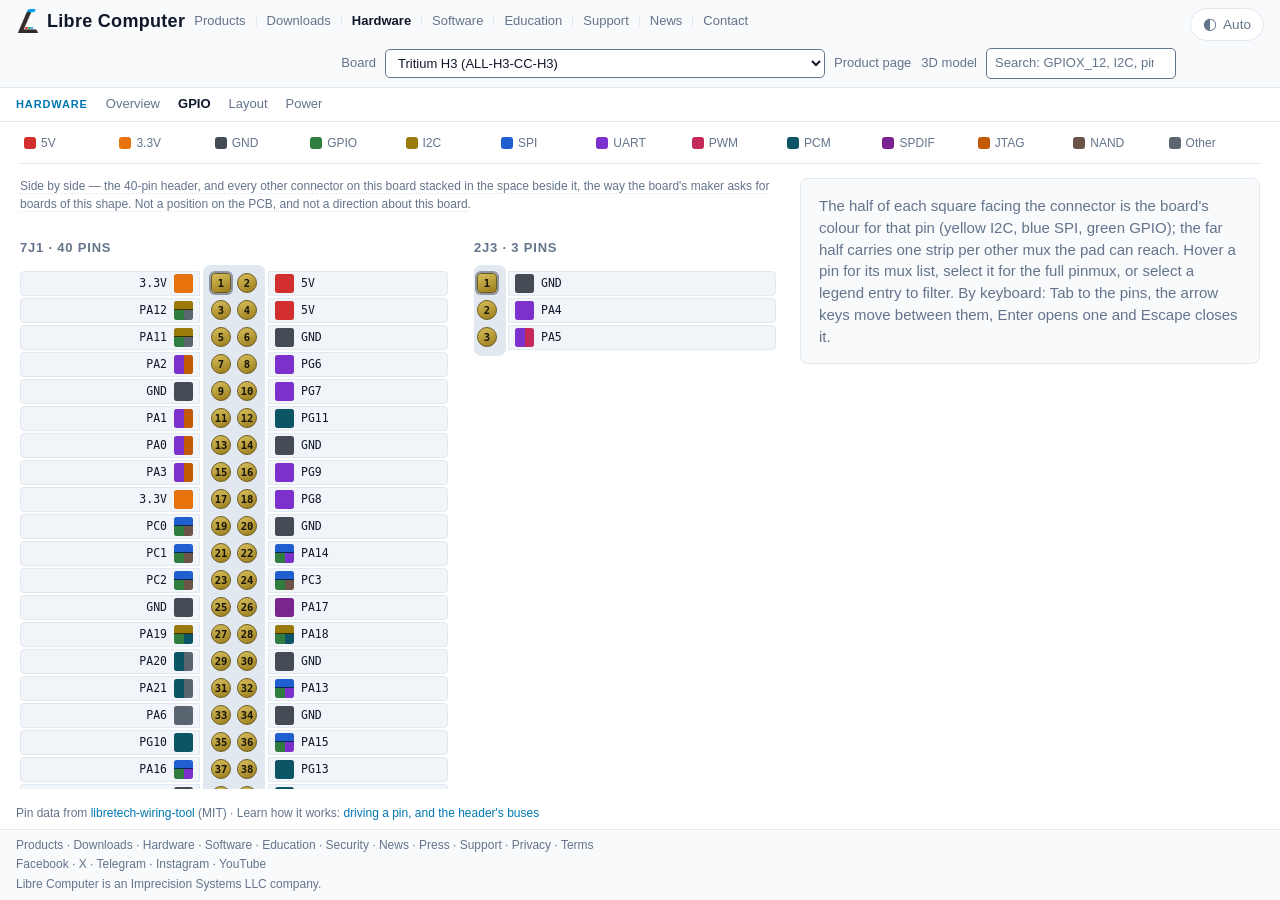
==== commit b6f34502: "One header, family row and footer on every Libre Computer site The shell kit's sync.py now writes th" ====
--- a/all-h3-cc-h3/index.html
+++ b/all-h3-cc-h3/index.html
@@ -25,11 +25,14 @@
   <div class="lc-brand">
     <a class="lc-brand-name" href="https://libre.computer">Libre Computer</a>
     <nav class="lc-sites" aria-label="Libre Computer sites">
+      <a class="lc-site" href="https://libre.computer/products/">Products</a>
+      <a class="lc-site" href="https://libre.computer/downloads/">Downloads</a>
+      <a class="lc-site" href="https://hardware.libre.computer/" aria-current="true">Hardware</a>
+      <a class="lc-site" href="https://software.libre.computer/">Software</a>
       <a class="lc-site" href="https://education.libre.computer/">Education</a>
-      <a class="lc-site" data-lc-site href="https://layout.hardware.libre.computer/">Layout</a>
-      <a class="lc-site" href="/" aria-current="true">GPIO Pinout</a>
-      <a class="lc-site" data-lc-site href="https://power.hardware.libre.computer/">Power</a>
-      <a class="lc-site" href="https://u-boot.software.libre.computer/">Software</a>
+      <a class="lc-site" href="https://hub.libre.computer/">Support</a>
+      <a class="lc-site" href="https://libre.computer/news/">News</a>
+      <a class="lc-site" href="https://libre.computer/#contact">Contact</a>
     </nav>
   </div>
   <div class="lc-controls">
@@ -38,6 +41,15 @@
     <input id="search" type="search" placeholder="Search: GPIOX_12, I2C, pin 7, B4…" autocomplete="off" spellcheck="false" aria-label="Search by pad, function, pin or ball">
   </div>
 </header>
+<nav class="lc-subnav" aria-label="Hardware">
+    <div class="lc-subnav-sites">
+      <span class="lc-subnav-label">Hardware</span>
+      <a href="https://hardware.libre.computer/">Overview</a>
+      <a href="https://gpio.hardware.libre.computer/" aria-current="true">GPIO</a>
+      <a data-lc-site href="https://layout.hardware.libre.computer/">Layout</a>
+      <a data-lc-site href="https://power.hardware.libre.computer/">Power</a>
+    </div>
+</nav>
 
 <nav id="legend-bar" aria-label="Mux classes"><div id="legend"></div></nav>
 
@@ -57,10 +69,24 @@
   <section id="pin-table" data-board="all-h3-cc-h3" aria-labelledby="pin-table-title"><h2 id="pin-table-title">Tritium H3 (ALL-H3-CC-H3) pin table</h2><p>Allwinner H3 · 2 headers: 7J1 (40 pins), 2J3 (3 pins).</p><div class="lc-table-scroll"><table class="lc-table pin-table"><caption>7J1 · 40 pins</caption><thead><tr><th scope="col">Pin</th><th scope="col">Name</th><th scope="col">Board signal</th><th scope="col">Type</th><th scope="col">Functions</th><th scope="col">GPIO</th></tr></thead><tbody><tr><th scope="row">1</th><td>3.3V</td><td>VCC3V3-OUT</td><td>3.3V power</td><td></td><td></td></tr><tr><th scope="row">2</th><td>5V</td><td>VCC5V</td><td>5V power</td><td></td><td></td></tr><tr><th scope="row">3</th><td>PA12</td><td>TWI0-SDA</td><td>I2C</td><td>TWI0_SDA, DI_RX, PA_EINT12</td><td>gpiochip1 line 12</td></tr><tr><th scope="row">4</th><td>5V</td><td>VCC5V</td><td>5V power</td><td></td><td></td></tr><tr><th scope="row">5</th><td>PA11</td><td>TWI0-SCK</td><td>I2C</td><td>TWI0_SCK, DI_TX, PA_EINT11</td><td>gpiochip1 line 11</td></tr><tr><th scope="row">6</th><td>GND</td><td></td><td>Ground</td><td></td><td></td></tr><tr><th scope="row">7</th><td>PA2</td><td>CPUX-TDO</td><td>GPIO</td><td>UART2_RTS, JTAG_DO0, PA_EINT2</td><td>gpiochip1 line 2</td></tr><tr><th scope="row">8</th><td>PG6</td><td>AP-UART1-TX</td><td>GPIO</td><td>UART1_TX, PG_EINT6</td><td>gpiochip1 line 198</td></tr><tr><th scope="row">9</th><td>GND</td><td></td><td>Ground</td><td></td><td></td></tr><tr><th scope="row">10</th><td>PG7</td><td>AP-UART1-RX</td><td>GPIO</td><td>UART1_RX, PG_EINT7</td><td>gpiochip1 line 199</td></tr><tr><th scope="row">11</th><td>PA1</td><td>CPUX-TCK</td><td>GPIO</td><td>UART2_RX, JTAG_CK0, PA_EINT1</td><td>gpiochip1 line 1</td></tr><tr><th scope="row">12</th><td>PG11</td><td>BB-PCM-CLK</td><td>GPIO</td><td>PCM1_CLK, PG_EINT11</td><td>gpiochip1 line 203</td></tr><tr><th scope="row">13</th><td>PA0</td><td>CPUX-TMS</td><td>GPIO</td><td>UART2_TX, JTAG_MS0, PA_EINT0</td><td>gpiochip1 line 0</td></tr><tr><th scope="row">14</th><td>GND</td><td></td><td>Ground</td><td></td><td></td></tr><tr><th scope="row">15</th><td>PA3</td><td>CPUX-TDI</td><td>GPIO</td><td>UART2_CTS, JTAG_DI0, PA_EINT3</td><td>gpiochip1 line 3</td></tr><tr><th scope="row">16</th><td>PG9</td><td>AP-UART1-CTS</td><td>GPIO</td><td>UART1_CTS, PG_EINT9</td><td>gpiochip1 line 201</td></tr><tr><th scope="row">17</th><td>3.3V</td><td>VCC3V3-OUT</td><td>3.3V power</td><td></td><td></td></tr><tr><th scope="row">18</th><td>PG8</td><td>AP-UART1-RTS</td><td>GPIO</td><td>UART1_RTS, PG_EINT8</td><td>gpiochip1 line 200</td></tr><tr><th scope="row">19</th><td>PC0</td><td>SPI0-MOSI</td><td>SPI</td><td>NAND_WE, SPI0_MOSI</td><td>gpiochip1 line 64</td></tr><tr><th scope="row">20</th><td>GND</td><td></td><td>Ground</td><td></td><td></td></tr><tr><th scope="row">21</th><td>PC1</td><td>SPI0-MISO</td><td>SPI</td><td>NAND_ALE, SPI0_MISO</td><td>gpiochip1 line 65</td></tr><tr><th scope="row">22</th><td>PA14</td><td>UART3-RX</td><td>SPI</td><td>SPI1_CLK, UART3_RX, PA_EINT14</td><td>gpiochip1 line 14</td></tr><tr><th scope="row">23</th><td>PC2</td><td>SPI0-CLK</td><td>SPI</td><td>NAND_CLE, SPI0_CLK</td><td>gpiochip1 line 66</td></tr><tr><th scope="row">24</th><td>PC3</td><td>SPI0-CS</td><td>SPI</td><td>NAND_CE1, SPI0_CS</td><td>gpiochip1 line 67</td></tr><tr><th scope="row">25</th><td>GND</td><td></td><td>Ground</td><td></td><td></td></tr><tr><th scope="row">26</th><td>PA17</td><td>SPDIF</td><td>GPIO</td><td>SPDIF_OUT, PA_EINT17</td><td>gpiochip1 line 17</td></tr><tr><th scope="row">27</th><td>PA19</td><td>I2S0-SCLK</td><td>I2C</td><td>PCM0_CLK, TWI1_SDA, PA_EINT19</td><td>gpiochip1 line 19</td></tr><tr><th scope="row">28</th><td>PA18</td><td>I2S0-LRCK</td><td>I2C</td><td>PCM0_SYNC, TWI1_SCK, PA_EINT18</td><td>gpiochip1 line 18</td></tr><tr><th scope="row">29</th><td>PA20</td><td>I2S0-SDO</td><td>GPIO</td><td>PCM0_DOUT, SIM_VPPEN, PA_EINT20</td><td>gpiochip1 line 20</td></tr><tr><th scope="row">30</th><td>GND</td><td></td><td>Ground</td><td></td><td></td></tr><tr><th scope="row">31</th><td>PA21</td><td>I2S0-SDI</td><td>GPIO</td><td>PCM0_DIN, SIM_VPPPP, PA_EINT21</td><td>gpiochip1 line 21</td></tr><tr><th scope="row">32</th><td>PA13</td><td>UART3-TX</td><td>SPI</td><td>SPI1_CS, UART3_TX, PA_EINT13</td><td>gpiochip1 line 13</td></tr><tr><th scope="row">33</th><td>PA6</td><td>PWM1</td><td>GPIO</td><td>SIM_PWREN, PA_EINT6</td><td>gpiochip1 line 6</td></tr><tr><th scope="row">34</th><td>GND</td><td></td><td>Ground</td><td></td><td></td></tr><tr><th scope="row">35</th><td>PG10</td><td>BB-PCM-SYNC</td><td>GPIO</td><td>PCM1_SYNC, PG_EINT10</td><td>gpiochip1 line 202</td></tr><tr><th scope="row">36</th><td>PA15</td><td>UART3-RTS</td><td>SPI</td><td>SPI1_MOSI, UART3_RTS, PA_EINT15</td><td>gpiochip1 line 15</td></tr><tr><th scope="row">37</th><td>PA16</td><td>UART3-CTS</td><td>SPI</td><td>SPI1_MISO, UART3_CTS, PA_EINT16</td><td>gpiochip1 line 16</td></tr><tr><th scope="row">38</th><td>PG13</td><td>BB-PCM-DIN</td><td>GPIO</td><td>PCM1_DIN, PG_EINT13</td><td>gpiochip1 line 205</td></tr><tr><th scope="row">39</th><td>GND</td><td></td><td>Ground</td><td></td><td></td></tr><tr><th scope="row">40</th><td>PG12</td><td>BB-PCM-DOUT</td><td>GPIO</td><td>PCM1_DOUT, PG_EINT12</td><td>gpiochip1 line 204</td></tr></tbody></table></div><div class="lc-table-scroll"><table class="lc-table pin-table"><caption>2J3 · 3 pins</caption><thead><tr><th scope="col">Pin</th><th scope="col">Name</th><th scope="col">Board signal</th><th scope="col">Type</th><th scope="col">Functions</th><th scope="col">GPIO</th></tr></thead><tbody><tr><th scope="row">1</th><td>GND</td><td></td><td>Ground</td><td></td><td></td></tr><tr><th scope="row">2</th><td>PA4</td><td>CPUX-TX</td><td>GPIO</td><td>UART0_TX, PA_EINT4</td><td>gpiochip1 line 4</td></tr><tr><th scope="row">3</th><td>PA5</td><td>CPUX-RX</td><td>GPIO</td><td>UART0_RX, PWM0, PA_EINT5</td><td>gpiochip1 line 5</td></tr></tbody></table></div></section><!-- /pin-table -->
 </main>
 
+<p class="lc-page-note">Pin data from <a href="https://github.com/libre-computer-project/libretech-wiring-tool">libretech-wiring-tool</a> (MIT)
+  &middot; Learn how it works: <a href="https://education.libre.computer/modules/io/">driving a pin, and the header's buses</a></p>
 <footer class="lc-footer">
-  Pin data from <a href="https://github.com/libre-computer-project/libretech-wiring-tool">libretech-wiring-tool</a> (MIT)
-  &middot; Learn how it works: <a href="https://education.libre.computer/modules/io/">driving a pin, and the header's buses</a>
-  &middot; <a href="https://libre.computer">libre.computer</a>
+  <nav class="lc-footer-links" aria-label="Libre Computer">
+    <a href="https://libre.computer/products/">Products</a> &middot;
+    <a href="https://libre.computer/downloads/">Downloads</a> &middot;
+    <a href="https://hardware.libre.computer/">Hardware</a> &middot;
+    <a href="https://software.libre.computer/">Software</a> &middot;
+    <a href="https://education.libre.computer/">Education</a> &middot;
+    <a href="https://libre.computer/security/">Security</a> &middot;
+    <a href="https://libre.computer/news/">News</a> &middot;
+    <a href="https://libre.computer/press/">Press</a> &middot;
+    <a href="https://hub.libre.computer/">Support</a> &middot;
+    <a href="https://libre.computer/privacy/">Privacy</a> &middot;
+    <a href="https://libre.computer/terms/">Terms</a>
+  </nav>
+  <p class="lc-footer-social"><a href="https://facebook.com/librecomputer" rel="noopener">Facebook</a> &middot; <a href="https://x.com/LibreComputer" rel="noopener">X</a> &middot; <a href="https://t.me/libre_computer" rel="noopener">Telegram</a> &middot; <a href="https://www.instagram.com/librecomputer/" rel="noopener">Instagram</a> &middot; <a href="https://www.youtube.com/c/LibreComputer" rel="noopener">YouTube</a></p>
+  <p class="lc-footer-company">Libre Computer is an <a href="https://imprecisionsystems.com/" rel="noopener">Imprecision Systems LLC</a> company.</p>
 </footer>
 
 <div id="tooltip" class="lc-tooltip" hidden></div>
--- a/css/lc-kit.css
+++ b/css/lc-kit.css
@@ -1,4 +1,4 @@
-/* lc-kit 1 sha256:49a98d562651cce432e0f0e8bd59669b63564b67a7129dab7db1aff492e4dc31 */
+/* lc-kit 1 sha256:46110dafa0fb4021689df2730b5b83c67ed2cb1804fa09593aa160363adb2fca */
 /* Libre Computer hardware-tool shell — shared by the GPIO pinout, the board
    layout viewer and the power tree.
  *
@@ -638,6 +638,8 @@
 
 /* ---- footer ------------------------------------------------------------ */
 
+/* The same footer on every site (sync.py FOOTER): the sections, the social
+   accounts, the company. */
 .lc-footer {
   flex: none;
   padding: 7px 16px;
@@ -646,6 +648,21 @@
   font-size: 12px;
   color: var(--text-dim);
 }
+.lc-footer p { margin: 2px 0 0; }
+.lc-footer a { color: var(--text-dim); }
+.lc-footer a:hover { color: var(--accent); }
+.lc-footer-links a { white-space: nowrap; }
+
+/* A page's own note above the footer: where its data comes from, and the
+   education module that explains it. */
+.lc-page-note {
+  flex: none;
+  margin: 0;
+  padding: 6px 16px;
+  font-size: 12px;
+  color: var(--text-dim);
+}
+html.lc-embed .lc-page-note { display: none; }
 
 /* ---- shared bits both tools grew separately ---------------------------- */
 
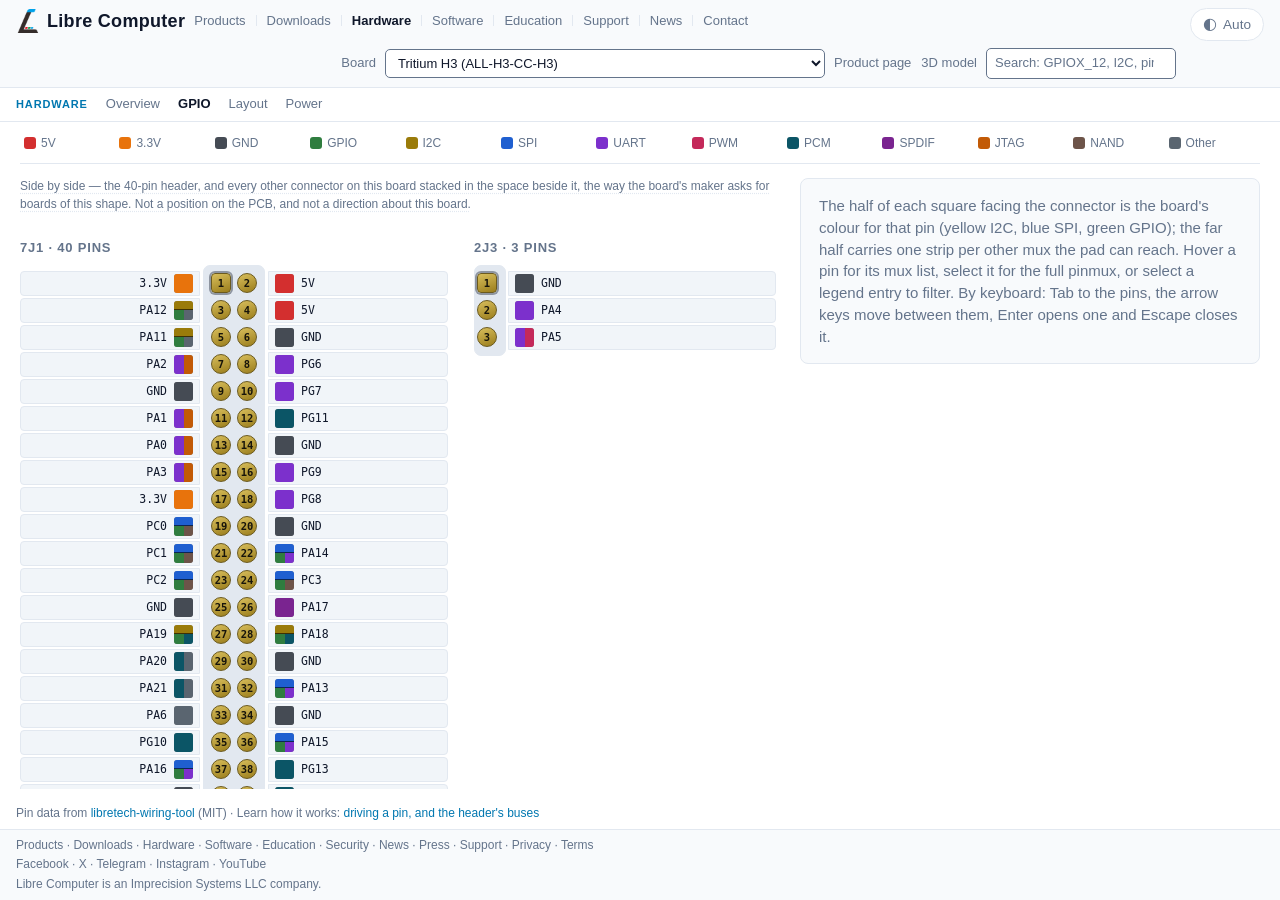
==== commit 41d0dc22: "Navigation round 2: board links in the HTML, sections marked, local rows - A per-board page's second" ====
--- a/all-h3-cc-h3/index.html
+++ b/all-h3-cc-h3/index.html
@@ -46,8 +46,8 @@
       <span class="lc-subnav-label">Hardware</span>
       <a href="https://hardware.libre.computer/">Overview</a>
       <a href="https://gpio.hardware.libre.computer/" aria-current="true">GPIO</a>
-      <a data-lc-site href="https://layout.hardware.libre.computer/">Layout</a>
-      <a data-lc-site href="https://power.hardware.libre.computer/">Power</a>
+      <a href="https://layout.hardware.libre.computer/?board=all-h3-cc-h3">Layout</a>
+      <a href="https://power.hardware.libre.computer/?board=all-h3-cc-h3">Power</a>
     </div>
 </nav>
 
--- a/css/lc-kit.css
+++ b/css/lc-kit.css
@@ -1,4 +1,4 @@
-/* lc-kit 1 sha256:46110dafa0fb4021689df2730b5b83c67ed2cb1804fa09593aa160363adb2fca */
+/* lc-kit 1 sha256:9087dc5fb8bae4c53a72cf5b1623ea6f626afa9aaebb3e1849043510080a3248 */
 /* Libre Computer hardware-tool shell — shared by the GPIO pinout, the board
    layout viewer and the power tree.
  *
@@ -337,10 +337,11 @@
   .lc-board-links a { display: inline-block; padding: 10px 0; line-height: 20px; }
 }
 
-/* The second bar under the title bar, for a family of sites behind one switcher
-   entry (Software: U-Boot, Memory, Linux). Its label and site links are
-   written by sync.py (SUBNAV); the site's own pages sit at the far end, in
-   .lc-subnav-pages. The same voice as education's section bar. */
+/* The second bar under the title bar, for a family of sites behind one header
+   section (Hardware, Software). Its label and site links are written by
+   sync.py (SUBNAV). A site's own pages are a bar of their own under it
+   (nav.lc-subnav-local, aria-label "<site> pages"), so each bar has one
+   current item. The same voice as education's section bar. */
 .lc-subnav {
   flex: none;
   display: flex;
@@ -359,6 +360,8 @@
   gap: 4px 18px;
 }
 .lc-subnav-pages { margin-left: auto; }
+.lc-subnav-local { padding-top: 5px; padding-bottom: 5px; background: var(--bg-raised); }
+.lc-subnav-local .lc-subnav-pages { margin-left: 0; }
 .lc-subnav a { color: var(--text-dim); white-space: nowrap; }
 .lc-subnav a:hover { color: var(--accent); text-decoration: none; }
 .lc-subnav a[aria-current] { color: var(--text); font-weight: 600; }
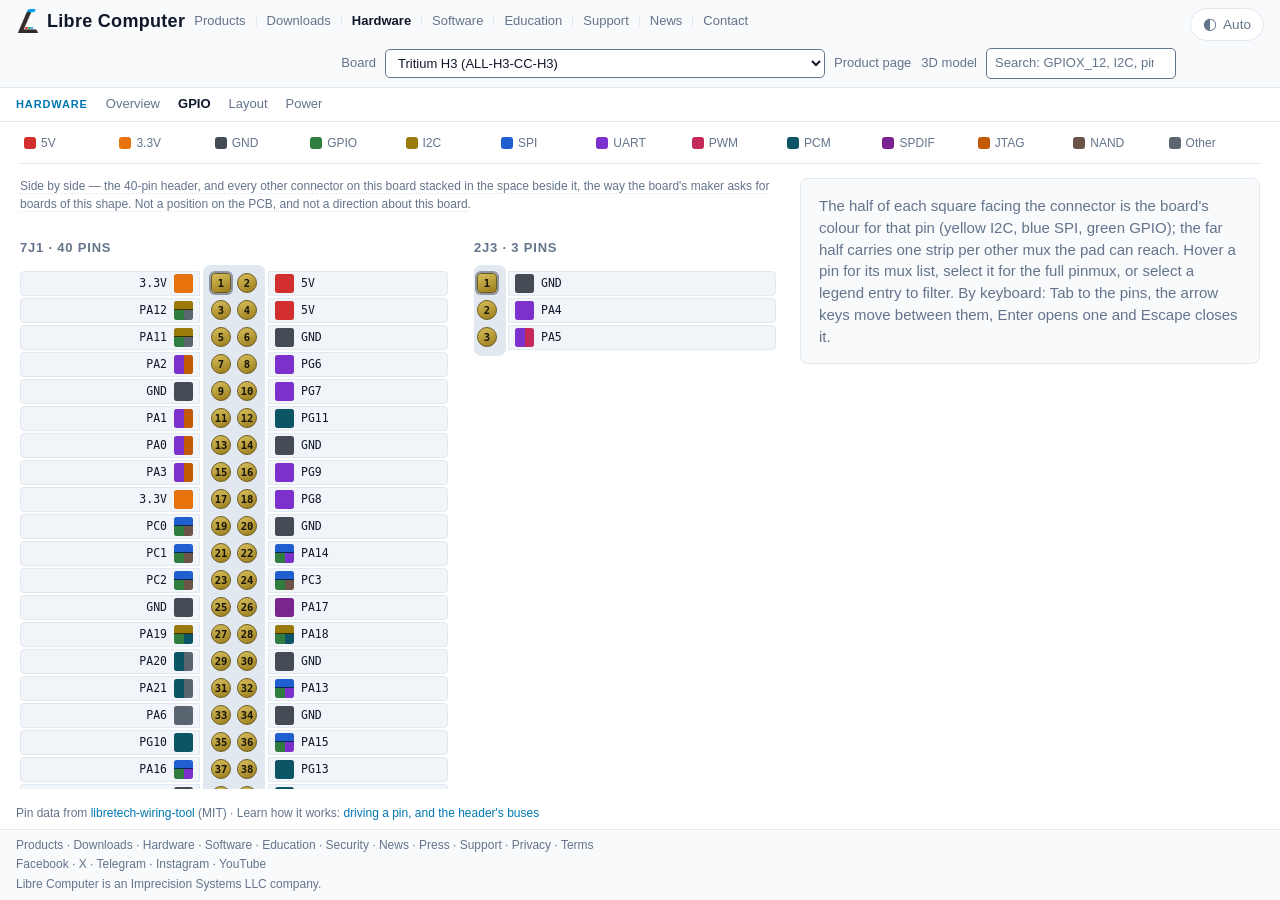
==== commit 5f022cba: "Navigation round 3: tool front pages say what they show; Tritium's versions - The GPIO, layout and p" ====
--- a/all-h3-cc-h3/index.html
+++ b/all-h3-cc-h3/index.html
@@ -46,8 +46,8 @@
       <span class="lc-subnav-label">Hardware</span>
       <a href="https://hardware.libre.computer/">Overview</a>
       <a href="https://gpio.hardware.libre.computer/" aria-current="true">GPIO</a>
-      <a href="https://layout.hardware.libre.computer/?board=all-h3-cc-h3">Layout</a>
-      <a href="https://power.hardware.libre.computer/?board=all-h3-cc-h3">Power</a>
+      <a href="https://layout.hardware.libre.computer/all-h3-cc/">Layout</a>
+      <a href="https://power.hardware.libre.computer/all-h3-cc/">Power</a>
     </div>
 </nav>
 
--- a/css/lc-kit.css
+++ b/css/lc-kit.css
@@ -1,4 +1,4 @@
-/* lc-kit 1 sha256:9087dc5fb8bae4c53a72cf5b1623ea6f626afa9aaebb3e1849043510080a3248 */
+/* lc-kit 1 sha256:87ff922c6e95d3d0f49850e9a0296f3799f50765f6e0bcb23ae6ee914a38552b */
 /* Libre Computer hardware-tool shell — shared by the GPIO pinout, the board
    layout viewer and the power tree.
  *
@@ -656,6 +656,13 @@
 .lc-footer a:hover { color: var(--accent); }
 .lc-footer-links a { white-space: nowrap; }
 
+/* A tool's front page: what the tool shows and every board's own page, in
+   the HTML for a reader that runs no script (each site's tools/render.mjs). */
+.lc-tool-index { padding: 16px; font-size: 14px; color: var(--text-dim); }
+.lc-tool-index h2 { margin: 0 0 6px; font-size: 16px; color: var(--text); }
+.lc-tool-index p { margin: 0 0 8px; }
+.lc-tool-index ul { margin: 0; padding-left: 18px; columns: 16rem; }
+
 /* A page's own note above the footer: where its data comes from, and the
    education module that explains it. */
 .lc-page-note {
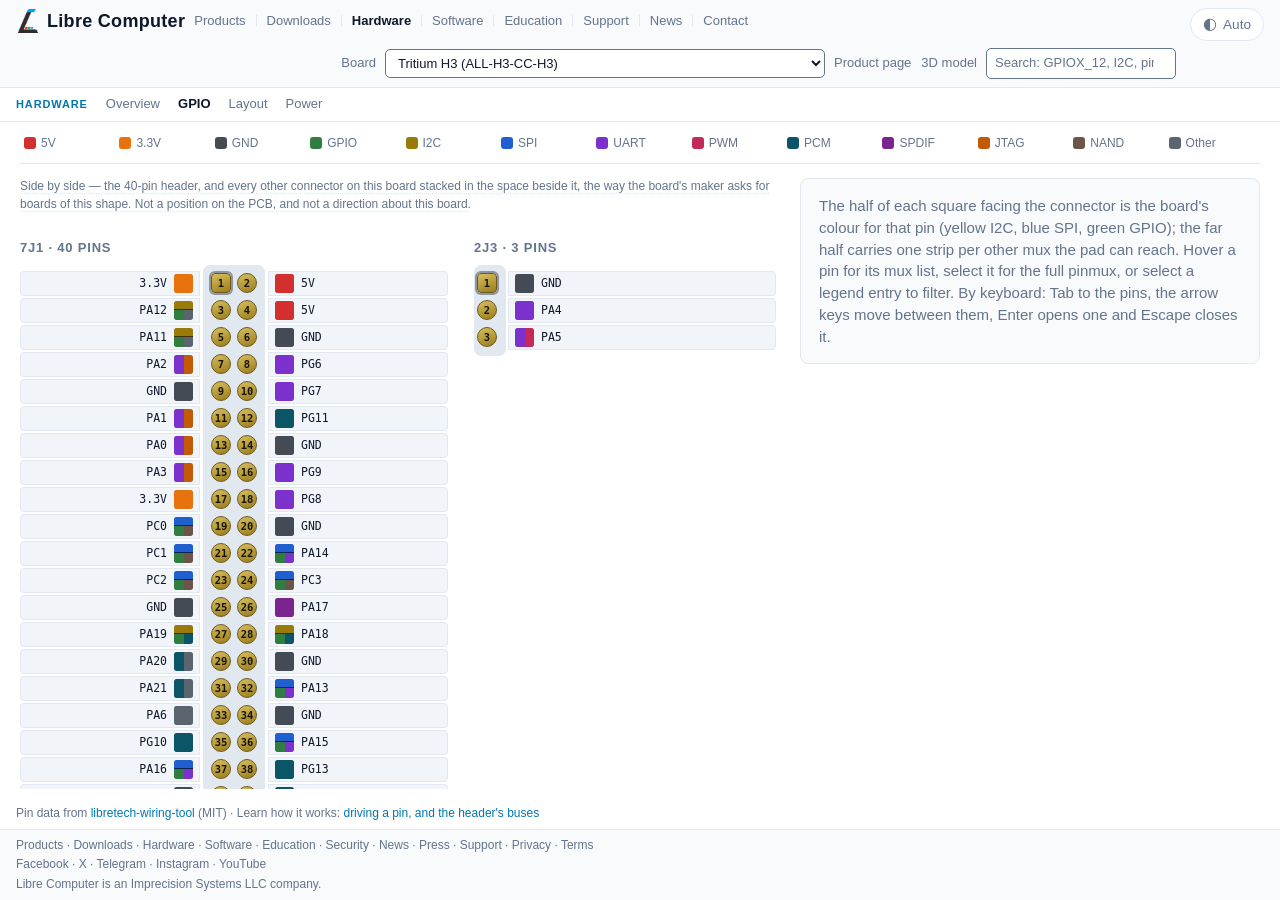
==== commit 47402f0b: "The pin legend is a group, not a navigation landmark; render keeps the kit row - #legend-bar holds t" ====
--- a/all-h3-cc-h3/index.html
+++ b/all-h3-cc-h3/index.html
@@ -51,7 +51,7 @@
     </div>
 </nav>
 
-<nav id="legend-bar" aria-label="Mux classes"><div id="legend"></div></nav>
+<div id="legend-bar" role="group" aria-label="Mux classes"><div id="legend"></div></div>
 
 <div id="board-flag-slot" hidden></div>
 
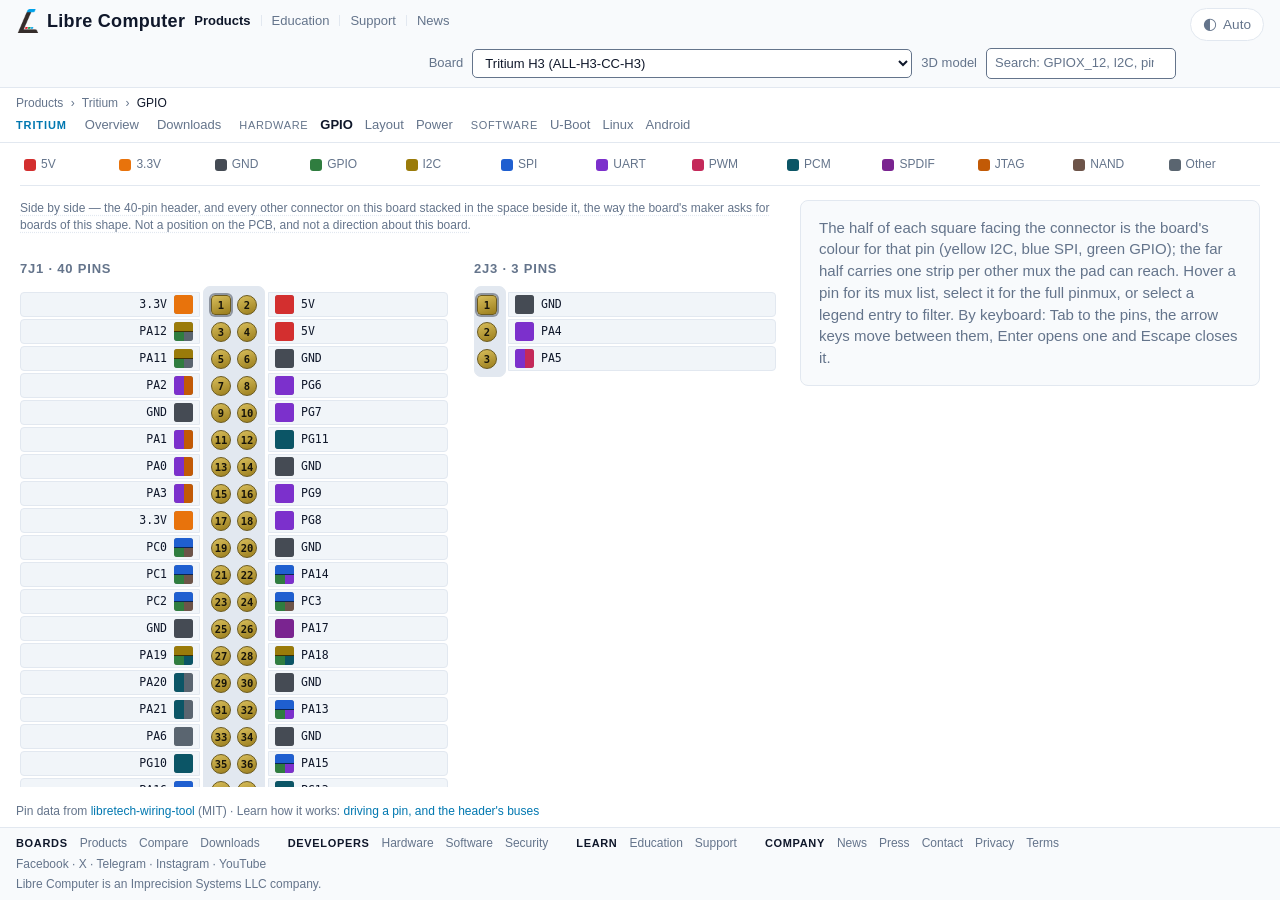
==== commit d2be9bf3: "Board-as-hub navigation: four-section top bar, board menu, breadcrumbs, footer groups From the shell" ====
--- a/all-h3-cc-h3/index.html
+++ b/all-h3-cc-h3/index.html
@@ -25,14 +25,10 @@
   <div class="lc-brand">
     <a class="lc-brand-name" href="https://libre.computer">Libre Computer</a>
     <nav class="lc-sites" aria-label="Libre Computer sites">
-      <a class="lc-site" href="https://libre.computer/products/">Products</a>
-      <a class="lc-site" href="https://libre.computer/downloads/">Downloads</a>
-      <a class="lc-site" href="https://hardware.libre.computer/" aria-current="true">Hardware</a>
-      <a class="lc-site" href="https://software.libre.computer/">Software</a>
+      <a class="lc-site" href="https://libre.computer/products/" aria-current="true">Products</a>
       <a class="lc-site" href="https://education.libre.computer/">Education</a>
       <a class="lc-site" href="https://hub.libre.computer/">Support</a>
       <a class="lc-site" href="https://libre.computer/news/">News</a>
-      <a class="lc-site" href="https://libre.computer/#contact">Contact</a>
     </nav>
   </div>
   <div class="lc-controls">
@@ -43,11 +39,13 @@
 </header>
 <nav class="lc-subnav" aria-label="Hardware">
     <div class="lc-subnav-sites">
-      <span class="lc-subnav-label">Hardware</span>
-      <a href="https://hardware.libre.computer/">Overview</a>
-      <a href="https://gpio.hardware.libre.computer/" aria-current="true">GPIO</a>
-      <a href="https://layout.hardware.libre.computer/all-h3-cc/">Layout</a>
-      <a href="https://power.hardware.libre.computer/all-h3-cc/">Power</a>
+      <nav class="lc-crumbs" aria-label="Breadcrumb"><a href="https://libre.computer/products/">Products</a> <span aria-hidden="true">›</span> <a href="https://libre.computer/products/all-h3-cc/">Tritium</a> <span aria-hidden="true">›</span> <span aria-current="page">GPIO</span></nav>
+      <script type="application/ld+json">{"@context": "https://schema.org", "@type": "BreadcrumbList", "itemListElement": [{"@type": "ListItem", "position": 1, "name": "Products", "item": "https://libre.computer/products/"}, {"@type": "ListItem", "position": 2, "name": "Tritium", "item": "https://libre.computer/products/all-h3-cc/"}, {"@type": "ListItem", "position": 3, "name": "GPIO", "item": "https://gpio.hardware.libre.computer/all-h3-cc-h3/"}]}</script>
+      <span class="lc-subnav-label">Tritium</span>
+      <a href="https://libre.computer/products/all-h3-cc/">Overview</a>
+      <a href="https://libre.computer/downloads/all-h3-cc/">Downloads</a>
+      <span class="lc-board-group"><span class="lc-board-group-label">Hardware</span> <a href="https://gpio.hardware.libre.computer/all-h3-cc-h3/" aria-current="page">GPIO</a> <a href="https://layout.hardware.libre.computer/all-h3-cc/">Layout</a> <a href="https://power.hardware.libre.computer/all-h3-cc/">Power</a></span>
+      <span class="lc-board-group"><span class="lc-board-group-label">Software</span> <a href="https://u-boot.software.libre.computer/features/all-h3-cc/">U-Boot</a> <a href="https://linux.software.libre.computer/features/all-h3-cc/">Linux</a> <a href="https://android.software.libre.computer/features/all-h3-cc/">Android</a></span>
     </div>
 </nav>
 
@@ -73,17 +71,10 @@
   &middot; Learn how it works: <a href="https://education.libre.computer/modules/io/">driving a pin, and the header's buses</a></p>
 <footer class="lc-footer">
   <nav class="lc-footer-links" aria-label="Libre Computer">
-    <a href="https://libre.computer/products/">Products</a> &middot;
-    <a href="https://libre.computer/downloads/">Downloads</a> &middot;
-    <a href="https://hardware.libre.computer/">Hardware</a> &middot;
-    <a href="https://software.libre.computer/">Software</a> &middot;
-    <a href="https://education.libre.computer/">Education</a> &middot;
-    <a href="https://libre.computer/security/">Security</a> &middot;
-    <a href="https://libre.computer/news/">News</a> &middot;
-    <a href="https://libre.computer/press/">Press</a> &middot;
-    <a href="https://hub.libre.computer/">Support</a> &middot;
-    <a href="https://libre.computer/privacy/">Privacy</a> &middot;
-    <a href="https://libre.computer/terms/">Terms</a>
+    <div class="lc-footer-group"><span class="lc-footer-head">Boards</span><a href="https://libre.computer/products/">Products</a><a href="https://libre.computer/compare/">Compare</a><a href="https://libre.computer/downloads/">Downloads</a></div>
+    <div class="lc-footer-group"><span class="lc-footer-head">Developers</span><a href="https://hardware.libre.computer/">Hardware</a><a href="https://software.libre.computer/">Software</a><a href="https://libre.computer/security/">Security</a></div>
+    <div class="lc-footer-group"><span class="lc-footer-head">Learn</span><a href="https://education.libre.computer/">Education</a><a href="https://hub.libre.computer/">Support</a></div>
+    <div class="lc-footer-group"><span class="lc-footer-head">Company</span><a href="https://libre.computer/news/">News</a><a href="https://libre.computer/press/">Press</a><a href="https://libre.computer/#contact">Contact</a><a href="https://libre.computer/privacy/">Privacy</a><a href="https://libre.computer/terms/">Terms</a></div>
   </nav>
   <p class="lc-footer-social"><a href="https://facebook.com/librecomputer" rel="noopener">Facebook</a> &middot; <a href="https://x.com/LibreComputer" rel="noopener">X</a> &middot; <a href="https://t.me/libre_computer" rel="noopener">Telegram</a> &middot; <a href="https://www.instagram.com/librecomputer/" rel="noopener">Instagram</a> &middot; <a href="https://www.youtube.com/c/LibreComputer" rel="noopener">YouTube</a></p>
   <p class="lc-footer-company">Libre Computer is an <a href="https://imprecisionsystems.com/" rel="noopener">Imprecision Systems LLC</a> company.</p>
--- a/css/lc-kit.css
+++ b/css/lc-kit.css
@@ -1,4 +1,4 @@
-/* lc-kit 1 sha256:87ff922c6e95d3d0f49850e9a0296f3799f50765f6e0bcb23ae6ee914a38552b */
+/* lc-kit 1 sha256:a7a3ab5e59e4961fccd9a7aa596e9d2a4f72d52913530e20eeb98b5a4cabcb36 */
 /* Libre Computer hardware-tool shell — shared by the GPIO pinout, the board
    layout viewer and the power tree.
  *
@@ -377,8 +377,32 @@
   text-transform: uppercase;
   color: var(--accent);
 }
+/* The trail in front of the row (sync.py crumbs_html): where this page sits,
+   Products › board › view or Libre Computer › family › tool. The row
+   wraps, so the trail takes a line of its own above the links. */
+.lc-subnav-sites { flex-wrap: wrap; }
+.lc-crumbs {
+  flex: 1 0 100%;
+  font-size: 12px;
+  color: var(--text-dim);
+}
+.lc-crumbs span[aria-hidden] { margin: 0 4px; }
+.lc-crumbs [aria-current] { color: var(--text); }
+/* On a board's page the row is the board's menu: Overview, Downloads, then
+   its Hardware and Software views, each group behind a small label. */
+.lc-board-group { display: inline-flex; align-items: baseline; gap: 4px 12px; }
+.lc-board-group-label {
+  font-size: 11px;
+  color: var(--text-dim);
+  text-transform: uppercase;
+  letter-spacing: .06em;
+}
+.lc-subnav a[aria-current="page"] { color: var(--text); font-weight: 600; }
 /* A phone: one sideways-scrolling row, not a wrap of single links. */
 @media (max-width: 819.98px) {
+  .lc-subnav-sites { flex-wrap: nowrap; }
+  .lc-crumbs { flex: none; padding: 10px 0; }
+  .lc-board-group { flex: none; }
   .lc-subnav {
     flex-wrap: nowrap;
     padding-top: 0;
@@ -655,6 +679,16 @@
 .lc-footer a { color: var(--text-dim); }
 .lc-footer a:hover { color: var(--accent); }
 .lc-footer-links a { white-space: nowrap; }
+/* Its four groups (Boards, Developers, Learn, Company), side by side. */
+.lc-footer-links { display: flex; flex-wrap: wrap; gap: 4px 28px; margin-bottom: 4px; }
+.lc-footer-group { display: flex; flex-wrap: wrap; align-items: baseline; gap: 2px 12px; }
+.lc-footer-head {
+  font-size: 11px;
+  font-weight: 700;
+  letter-spacing: .06em;
+  text-transform: uppercase;
+  color: var(--text);
+}
 
 /* A tool's front page: what the tool shows and every board's own page, in
    the HTML for a reader that runs no script (each site's tools/render.mjs). */
